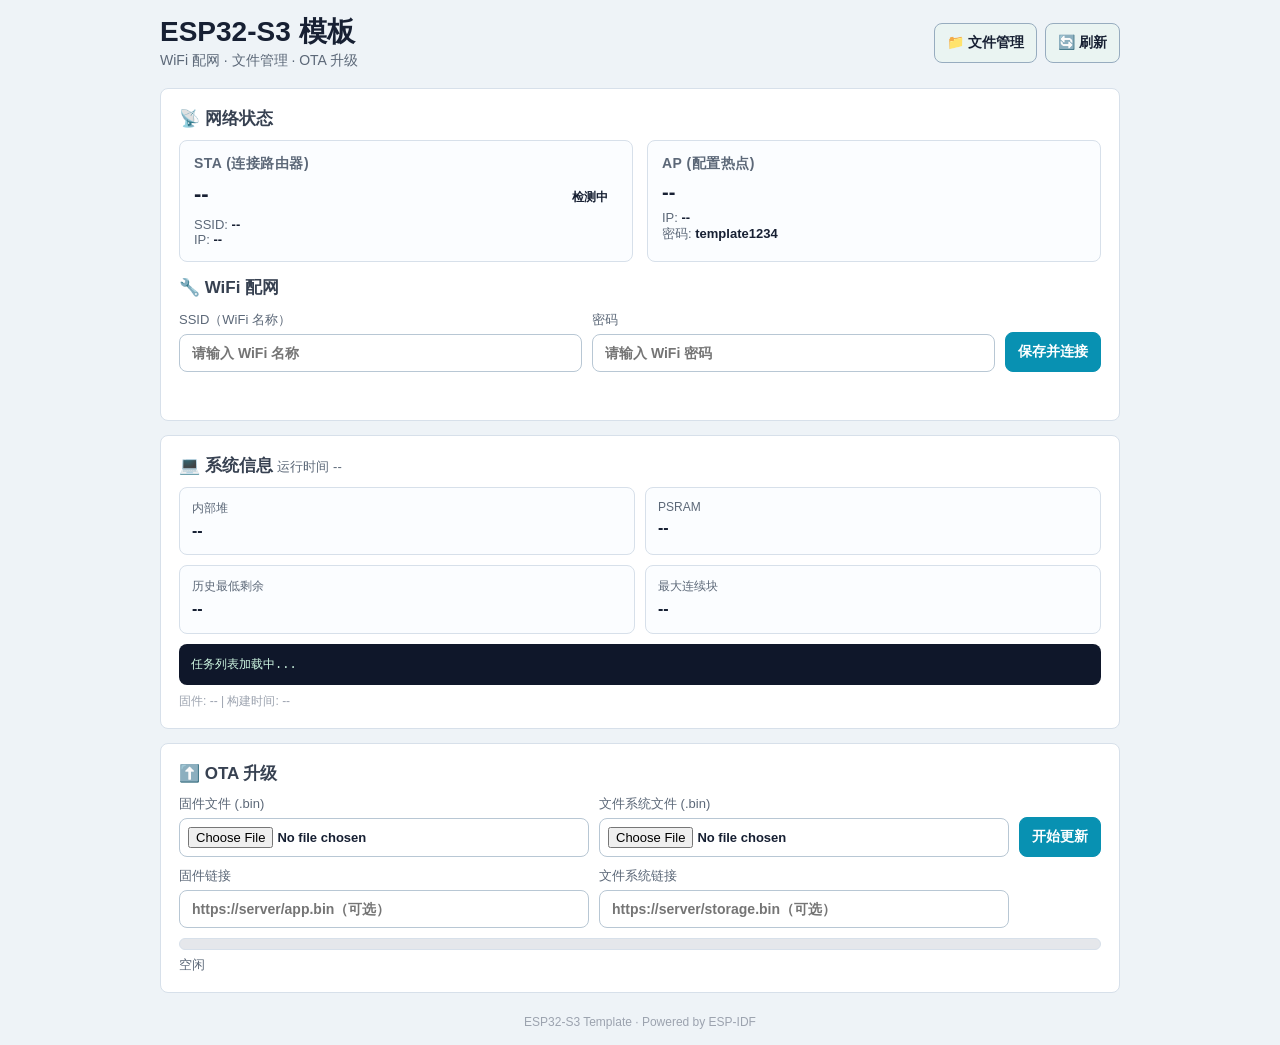
==== data/index.html @ 24bcb01f "feat: show heap usage capacity in system info" ====
<!doctype html>
<html lang="zh-CN">
<head>
  <meta charset="utf-8">
  <meta name="viewport" content="width=device-width,initial-scale=1">
  <title>ESP32-S3 模板</title>
  <style>
    *{box-sizing:border-box;margin:0;padding:0}
    body{min-height:100vh;padding:16px;font-family:Arial,'Microsoft YaHei',sans-serif;background:#eef3f7;color:#172033}
    main{width:min(960px,100%);margin:0 auto;display:grid;gap:14px}
    h1{margin:0 0 4px;font-size:28px;line-height:1.15}
    h2{margin:0 0 10px;font-size:17px;color:#374151}
    button,input,select{border:1px solid #97acbf;border-radius:8px;padding:10px 12px;font-weight:700;cursor:pointer;font-size:14px}
    button{background:#eaf4f2;color:#172033}
    button:disabled{opacity:.5;cursor:not-allowed}
    button.primary{background:#0891b2;border-color:#0891b2;color:#fff}
    button.primary:hover:not(:disabled){background:#0e7490}
    input{width:100%;background:#fff;color:#172033;border:1px solid #b8c7d4}
    input[type=file]{padding:8px;font-size:13px}
    .top{display:flex;gap:12px;align-items:center;justify-content:space-between;margin-bottom:4px}
    .actions{display:flex;gap:8px;flex-wrap:wrap}
    .panel{background:#fff;border:1px solid #d7e0ea;border-radius:8px;padding:18px}
    .subtitle{color:#5c6878;font-size:14px;margin-top:2px}
    .network-grid{display:grid;grid-template-columns:1fr 1fr;gap:14px;margin-bottom:14px}
    .card{border:1px solid #d7e0ea;border-radius:8px;padding:14px;background:#fbfdff}
    .card h3{font-size:14px;color:#5c6878;margin-bottom:8px;text-transform:uppercase;letter-spacing:.5px}
    .card .value{font-size:22px;font-weight:800;color:#172033;word-break:break-all}
    .card .value.ok{color:#166534}
    .card .value.wait{color:#92400e}
    .card .label-row{display:flex;justify-content:space-between;align-items:baseline;gap:8px}
    .badge{display:inline-block;border-radius:999px;padding:3px 10px;font-size:12px;font-weight:800}
    .badge.ok{background:#dcfce7;color:#166534}
    .badge.warn{background:#fef3c7;color:#92400e}
    .badge.info{background:#dbeafe;color:#1e40af}
    .wifi-form{display:grid;grid-template-columns:1fr 1fr auto;gap:10px;align-items:end;margin-top:12px}
    .wifi-form label{display:grid;gap:5px;font-size:13px;color:#5c6878}
    .wifi-message{margin-top:10px;min-height:20px;font-size:13px;color:#5c6878}
    .wifi-message.success{color:#166534}
    .wifi-message.error{color:#991b1b}
    .sys-grid{display:grid;grid-template-columns:repeat(2,minmax(0,1fr));gap:10px}
    .sys-item{border:1px solid #d7e0ea;border-radius:8px;padding:12px;text-align:left;background:#fbfdff}
    .sys-item .label{font-size:12px;color:#5c6878;margin-bottom:2px}
    .sys-item .value{font-size:16px;line-height:1.45;font-weight:800;word-break:break-word}
    pre{white-space:pre-wrap;background:#0f172a;color:#d1fae5;border-radius:8px;padding:12px;overflow:auto;font-size:12px;max-height:260px;margin-top:10px}
    .ota-form{display:grid;grid-template-columns:1fr 1fr auto;gap:10px;align-items:end;margin-bottom:10px}
    .ota-form label{display:grid;gap:5px;font-size:13px;color:#5c6878}
    .ota-progress{margin-top:6px;height:12px;border-radius:999px;background:#e5e7eb;overflow:hidden;border:1px solid #d7e0ea}
    .ota-progress span{display:block;height:100%;width:0;background:#0891b2;transition:width .3s ease}
    .ota-status{margin-top:6px;font-size:13px;color:#5c6878;min-height:18px}
    footer{margin-top:8px;text-align:center;color:#9ca3af;font-size:12px}
    @media(max-width:760px){body{padding:10px}.network-grid,.sys-grid,.wifi-form,.ota-form{grid-template-columns:1fr}}
  </style>
</head>
<body>
<main>
  <div class="top">
    <div>
      <h1>ESP32-S3 模板</h1>
      <div class="subtitle">WiFi 配网 · 文件管理 · OTA 升级</div>
    </div>
    <div class="actions">
      <button onclick="location.href='/files'">📁 文件管理</button>
      <button onclick="location.reload()">🔄 刷新</button>
    </div>
  </div>

  <!-- WiFi Status -->
  <div class="panel">
    <h2>📡 网络状态</h2>
    <div class="network-grid">
      <div class="card">
        <h3>STA (连接路由器)</h3>
        <div class="label-row">
          <span class="value" id="sta-status">--</span>
          <span class="badge" id="sta-badge">检测中</span>
        </div>
        <div style="margin-top:8px;font-size:13px;color:#5c6878">
          SSID: <b id="sta-ssid" style="color:#172033">--</b>
        </div>
        <div style="font-size:13px;color:#5c6878">
          IP: <b id="sta-ip" style="color:#172033">--</b>
        </div>
      </div>
      <div class="card">
        <h3>AP (配置热点)</h3>
        <div class="value" id="ap-ssid" style="font-size:20px">--</div>
        <div style="margin-top:6px;font-size:13px;color:#5c6878">
          IP: <b id="ap-ip" style="color:#172033">--</b>
        </div>
        <div style="font-size:13px;color:#5c6878">
          密码: <b id="ap-pass" style="color:#172033">--</b>
        </div>
      </div>
    </div>

    <!-- WiFi Config Form -->
    <h2 style="margin-top:4px">🔧 WiFi 配网</h2>
    <form id="wifi-form" class="wifi-form" onsubmit="event.preventDefault();saveWiFi()">
      <label>SSID（WiFi 名称）<input type="text" id="wifi-ssid" placeholder="请输入 WiFi 名称" maxlength="32"></label>
      <label>密码<input type="password" id="wifi-pass" placeholder="请输入 WiFi 密码" maxlength="63"></label>
      <button class="primary" type="submit" style="height:fit-content">保存并连接</button>
    </form>
    <div class="wifi-message" id="wifi-msg"></div>
  </div>

  <!-- System Info -->
  <div class="panel">
    <h2>💻 系统信息 <span style="font-weight:400;font-size:13px;color:#5c6878" id="debug-uptime">运行时间 --</span></h2>
    <div class="sys-grid">
      <div class="sys-item"><div class="label">内部堆</div><div class="value" id="internal-heap">--</div></div>
      <div class="sys-item"><div class="label">PSRAM</div><div class="value" id="psram">--</div></div>
      <div class="sys-item"><div class="label">历史最低剩余</div><div class="value" id="min-heap">--</div></div>
      <div class="sys-item"><div class="label">最大连续块</div><div class="value" id="largest-block">--</div></div>
    </div>
    <pre id="task-list">任务列表加载中...</pre>
    <div style="margin-top:8px;font-size:12px;color:#9ca3af">
      固件: <span id="build-id">--</span> | 构建时间: <span id="build-ts">--</span>
    </div>
  </div>

  <!-- OTA -->
  <div class="panel">
    <h2>⬆️ OTA 升级</h2>
    <form id="ota-form" class="ota-form" onsubmit="event.preventDefault();startOta()">
      <label>固件文件 (.bin)<input type="file" id="ota-fw-file" accept=".bin"></label>
      <label>文件系统文件 (.bin)<input type="file" id="ota-fs-file" accept=".bin"></label>
      <button class="primary" type="submit" id="ota-btn" style="height:fit-content">开始更新</button>
      <label>固件链接<input type="url" id="ota-fw-url" placeholder="https://server/app.bin（可选）" onblur="saveOtaUrls()"></label>
      <label>文件系统链接<input type="url" id="ota-fs-url" placeholder="https://server/storage.bin（可选）" onblur="saveOtaUrls()"></label>
    </form>
    <div class="ota-progress"><span id="ota-bar"></span></div>
    <div class="ota-status" id="ota-status">空闲</div>
  </div>

  <footer>ESP32-S3 Template · Powered by ESP-IDF</footer>
</main>

<script>
const AP_PASS = 'template1234';
document.getElementById('ap-pass').textContent = AP_PASS;

/* ── format helpers ────────────────────────────────────────────────── */
function formatBytes(n) {
  if (n >= 1048576) return (n/1048576).toFixed(1) + ' MB';
  if (n >= 1024) return (n/1024).toFixed(1) + ' KB';
  return n + ' B';
}
function formatUsage(used, total, free) {
  total = Number(total);
  used = Number(used);
  free = Number(free);
  if (!Number.isFinite(total) || total <= 0) return 'N/A';
  if (!Number.isFinite(used)) used = Math.max(0, total - free);
  if (!Number.isFinite(free)) free = Math.max(0, total - used);
  used = Math.max(0, Math.min(total, used));
  free = Math.max(0, Math.min(total, free));
  const usedPct = Math.round((used / total) * 100);
  const freePct = Math.round((free / total) * 100);
  return '已用 ' + formatBytes(used) + '（' + usedPct + '%） / 总量 ' + formatBytes(total) +
    '；剩余 ' + formatBytes(free) + '（' + freePct + '%）';
}
function formatUptime(ms) {
  if (!ms) return '--';
  const s = Math.floor(ms / 1000), m = Math.floor(s / 60), h = Math.floor(m / 60);
  if (h > 0) return h + 'h ' + (m % 60) + 'm';
  if (m > 0) return m + 'm ' + (s % 60) + 's';
  return s + 's';
}

/* ── network + system refresh ──────────────────────────────────────── */
async function refresh() {
  try {
    const r = await fetch('/network.json');
    const d = await r.json();
    const ok = d.sta_connected;
    const staEl = document.getElementById('sta-status');
    const badgeEl = document.getElementById('sta-badge');
    if (ok) {
      staEl.textContent = d.sta_ip; staEl.className = 'value ok';
      badgeEl.textContent = '已连接'; badgeEl.className = 'badge ok';
    } else {
      staEl.textContent = '未连接'; staEl.className = 'value wait';
      badgeEl.textContent = d.sta_ssid ? '连接中' : '未配置';
      badgeEl.className = d.sta_ssid ? 'badge warn' : 'badge info';
    }
    document.getElementById('sta-ssid').textContent = d.sta_ssid || '(未配置)';
    document.getElementById('sta-ip').textContent = ok ? d.sta_ip : '--';
    document.getElementById('ap-ssid').textContent = d.ap_ssid;
    document.getElementById('ap-ip').textContent = d.ap_ip;
    if (d.sta_ssid) document.getElementById('wifi-ssid').value = d.sta_ssid;
    document.getElementById('build-id').textContent = d.app_build_id;
    document.getElementById('build-ts').textContent = d.build_timestamp;
  } catch(e) { console.error('network', e); }

  try {
    const r = await fetch('/debug.json');
    const d = await r.json();
    document.getElementById('internal-heap').textContent =
      formatUsage(d.internal_used_heap, d.internal_total_heap, d.internal_free_heap);
    document.getElementById('min-heap').textContent = formatBytes(d.internal_min_free_heap);
    document.getElementById('largest-block').textContent = formatBytes(d.internal_largest_free_block);
    document.getElementById('psram').textContent = formatUsage(
      d.psram_used_heap, d.psram_total_heap, d.psram_free_heap);
    document.getElementById('debug-uptime').textContent = '运行时间 ' + formatUptime(d.uptime_ms);
    document.getElementById('task-list').textContent = d.task_list || '(无任务信息)';
  } catch(e) { console.error('debug', e); }

  try {
    const r = await fetch('/ota/status');
    const d = await r.json();
    document.getElementById('ota-bar').style.width = d.progress + '%';
    document.getElementById('ota-status').textContent =
      d.phase + ' · ' + d.message + (d.current_label ? ' · ' + d.current_label : '');
  } catch(e) { /* OTA endpoint not critical */ }
}

/* ── WiFi save ─────────────────────────────────────────────────────── */
async function saveWiFi() {
  const ssid = document.getElementById('wifi-ssid').value.trim();
  const pass = document.getElementById('wifi-pass').value;
  const msg = document.getElementById('wifi-msg');
  if (!ssid) { msg.textContent = '请输入 WiFi 名称'; msg.className = 'wifi-message error'; return; }
  msg.textContent = '正在保存...'; msg.className = 'wifi-message';
  try {
    const r = await fetch('/wifi_config.json', {
      method: 'POST',
      headers: {'Content-Type': 'application/json'},
      body: JSON.stringify({ssid, password: pass})
    });
    const d = await r.json();
    if (d.ok) {
      msg.textContent = '✅ 已保存，正在连接 ' + ssid + '...';
      msg.className = 'wifi-message success';
      document.getElementById('wifi-pass').value = '';
    } else {
      msg.textContent = '保存失败'; msg.className = 'wifi-message error';
    }
  } catch(e) {
    msg.textContent = '网络错误: ' + e.message; msg.className = 'wifi-message error';
  }
}

/* ── OTA ───────────────────────────────────────────────────────────── */
const OTA_LS_KEY = 'ota_urls';
function saveOtaUrls() {
  try {
    localStorage.setItem(OTA_LS_KEY, JSON.stringify({
      fw: document.getElementById('ota-fw-url').value,
      fs: document.getElementById('ota-fs-url').value
    }));
  } catch(e) {}
}
function restoreOtaUrls() {
  try {
    const s = JSON.parse(localStorage.getItem(OTA_LS_KEY));
    if (s) {
      if (s.fw) document.getElementById('ota-fw-url').value = s.fw;
      if (s.fs) document.getElementById('ota-fs-url').value = s.fs;
    }
  } catch(e) {}
}

let otaPollTimer = null;
function setOtaProgress(pct, text) {
  const p = Math.max(0, Math.min(100, Number(pct) || 0));
  document.getElementById('ota-bar').style.width = p + '%';
  document.getElementById('ota-status').textContent = text || ('OTA ' + p.toFixed(0) + '%');
}
async function pollOtaStatus() {
  try {
    const r = await fetch('/ota/status');
    const d = await r.json();
    setOtaProgress(d.progress, [d.phase, d.progress+'%', d.current_label, d.message].filter(Boolean).join(' · '));
    if (d.phase === 'done' || d.phase === 'failed' || d.phase === 'idle') {
      clearInterval(otaPollTimer); otaPollTimer = null;
      document.getElementById('ota-btn').disabled = false;
      if (d.reboot_required) {
        document.getElementById('ota-status').textContent += '，3秒后刷新...';
        setTimeout(() => location.reload(), 3000);
      }
    }
  } catch(e) { setOtaProgress(0, '状态获取失败'); }
}

function uploadFile(file, endpoint, onProgress) {
  return new Promise((resolve, reject) => {
    const xhr = new XMLHttpRequest();
    xhr.open('POST', endpoint, true);
    xhr.setRequestHeader('Content-Type', 'application/octet-stream');
    xhr.upload.onprogress = e => { if (e.lengthComputable && onProgress) onProgress(e.loaded, e.total); };
    xhr.onload = () => {
      if (xhr.status >= 200 && xhr.status < 300) {
        try { resolve(JSON.parse(xhr.responseText)); } catch(e) { resolve({ok: true}); }
      } else { reject(new Error(xhr.responseText || ('HTTP ' + xhr.status))); }
    };
    xhr.onerror = () => reject(new Error('网络连接失败'));
    xhr.ontimeout = () => reject(new Error('上传超时'));
    xhr.timeout = 300000;
    xhr.send(file);
  });
}

async function startOta() {
  const fwFile = document.getElementById('ota-fw-file').files[0];
  const fsFile = document.getElementById('ota-fs-file').files[0];
  const fwUrl = document.getElementById('ota-fw-url').value.trim();
  const fsUrl = document.getElementById('ota-fs-url').value.trim();
  const btn = document.getElementById('ota-btn');

  if (!fwFile && !fsFile && !fwUrl && !fsUrl) {
    setOtaProgress(0, '请至少选择一个文件或填写一个链接'); return;
  }

  if (fwFile || fsFile) {
    btn.disabled = true;
    try {
      if (fwFile) {
        setOtaProgress(0, '上传固件: ' + fwFile.name);
        await uploadFile(fwFile, '/ota/upload/firmware', (loaded, total) => {
          setOtaProgress(Math.round(loaded/total*100), '上传固件: ' + Math.round(loaded/total*100) + '%');
        });
        setOtaProgress(100, '固件上传成功');
      }
      if (fsFile) {
        setOtaProgress(0, '上传文件系统: ' + fsFile.name);
        await uploadFile(fsFile, '/ota/upload/filesystem', (loaded, total) => {
          setOtaProgress(Math.round(loaded/total*100), '上传文件系统: ' + Math.round(loaded/total*100) + '%');
        });
        setOtaProgress(100, '文件系统上传成功');
      }
      setOtaProgress(100, '上传完成，设备即将重启，3秒后刷新...');
      setTimeout(() => location.reload(), 3000);
    } catch(err) {
      btn.disabled = false;
      setOtaProgress(0, '上传失败: ' + err.message);
    }
  } else {
    btn.disabled = true;
    setOtaProgress(1, 'OTA 已提交，等待下载...');
    try {
      const r = await fetch('/ota/start', {
        method: 'POST',
        headers: {'Content-Type': 'application/json'},
        body: JSON.stringify({firmware_url: fwUrl, filesystem_url: fsUrl})
      });
      if (!r.ok) throw new Error(await r.text());
      await r.json();
      if (otaPollTimer) clearInterval(otaPollTimer);
      otaPollTimer = setInterval(pollOtaStatus, 1000);
      pollOtaStatus();
    } catch(err) {
      btn.disabled = false;
      setOtaProgress(0, 'OTA 启动失败: ' + err.message);
    }
  }
}

/* ── init ──────────────────────────────────────────────────────────── */
restoreOtaUrls();
refresh();
setInterval(refresh, 5000);
</script>
</body>
</html>
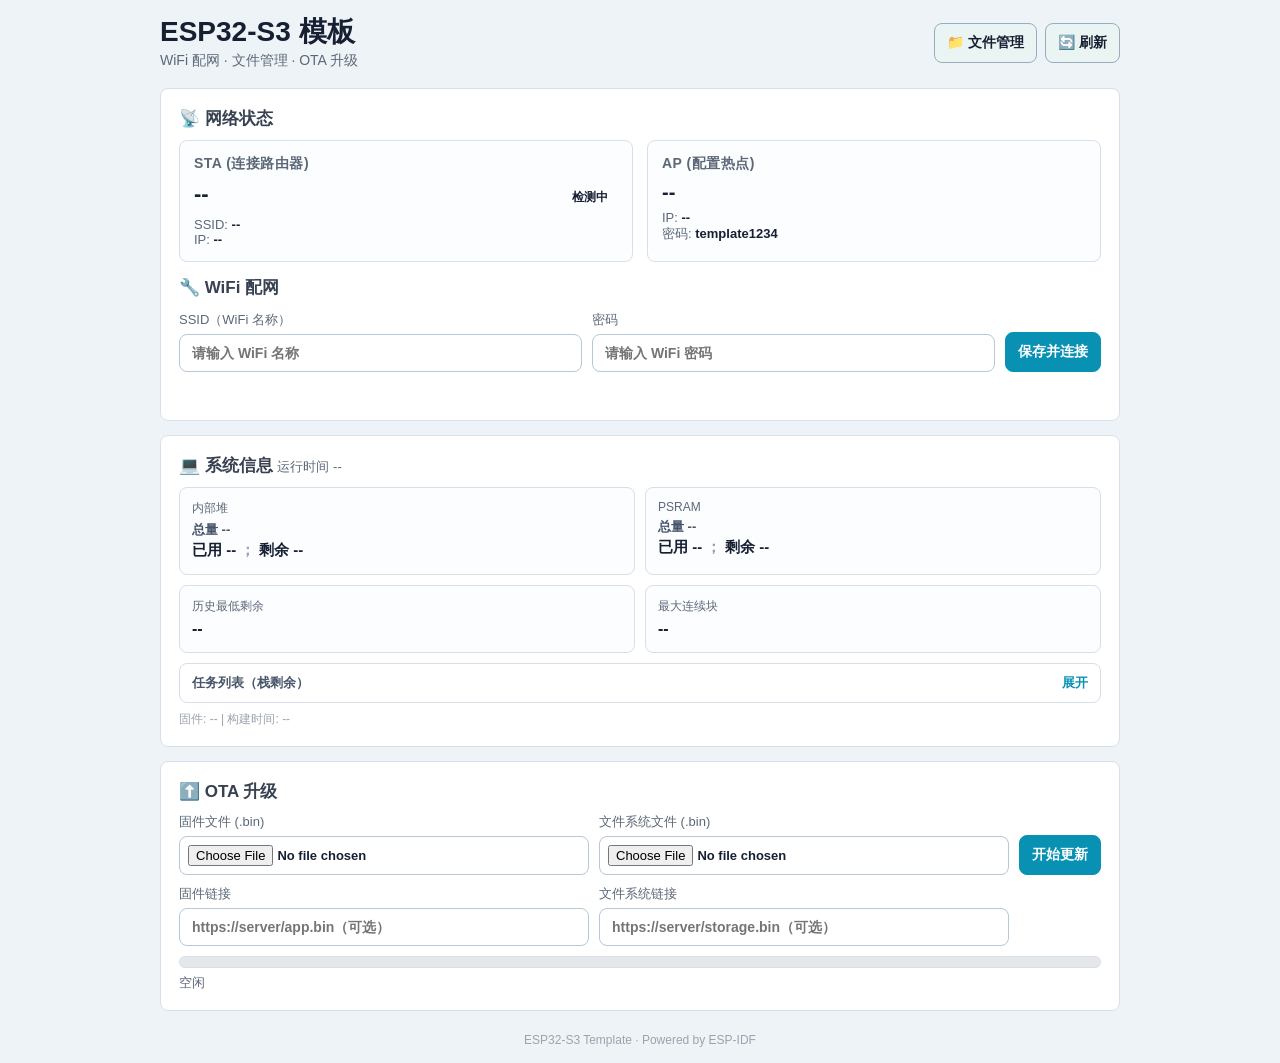
==== commit 68edd3ed: "fix: refine system info layout" ====
--- a/data/index.html
+++ b/data/index.html
@@ -41,6 +41,15 @@
     .sys-item{border:1px solid #d7e0ea;border-radius:8px;padding:12px;text-align:left;background:#fbfdff}
     .sys-item .label{font-size:12px;color:#5c6878;margin-bottom:2px}
     .sys-item .value{font-size:16px;line-height:1.45;font-weight:800;word-break:break-word}
+    .usage-total{margin-top:4px;color:#475569;font-size:13px;font-weight:700}
+    .usage-detail{font-size:15px;line-height:1.5;font-weight:800;word-break:break-word}
+    .usage-separator{padding:0 4px;color:#94a3b8}
+    .task-details{margin-top:10px;border:1px solid #d7e0ea;border-radius:8px;overflow:hidden;background:#fff}
+    .task-details summary{padding:10px 12px;color:#475569;font-size:13px;font-weight:700;cursor:pointer;list-style:none}
+    .task-details summary::-webkit-details-marker{display:none}
+    .task-details summary::after{content:'展开';float:right;color:#0891b2}
+    .task-details[open] summary::after{content:'收起'}
+    .task-details pre{margin:0;border-radius:0;border-top:1px solid #d7e0ea;max-height:200px}
     pre{white-space:pre-wrap;background:#0f172a;color:#d1fae5;border-radius:8px;padding:12px;overflow:auto;font-size:12px;max-height:260px;margin-top:10px}
     .ota-form{display:grid;grid-template-columns:1fr 1fr auto;gap:10px;align-items:end;margin-bottom:10px}
     .ota-form label{display:grid;gap:5px;font-size:13px;color:#5c6878}
@@ -107,12 +116,23 @@
   <div class="panel">
     <h2>💻 系统信息 <span style="font-weight:400;font-size:13px;color:#5c6878" id="debug-uptime">运行时间 --</span></h2>
     <div class="sys-grid">
-      <div class="sys-item"><div class="label">内部堆</div><div class="value" id="internal-heap">--</div></div>
-      <div class="sys-item"><div class="label">PSRAM</div><div class="value" id="psram">--</div></div>
-      <div class="sys-item"><div class="label">历史最低剩余</div><div class="value" id="min-heap">--</div></div>
-      <div class="sys-item"><div class="label">最大连续块</div><div class="value" id="largest-block">--</div></div>
+      <div class="sys-item">
+        <div class="label">内部堆</div>
+        <div class="usage-total" id="internal-heap-total">总量 --</div>
+        <div class="usage-detail" id="internal-heap-detail"><span id="internal-heap-used">已用 --</span><span class="usage-separator">；</span><span id="internal-heap-free">剩余 --</span></div>
+      </div>
+      <div class="sys-item">
+        <div class="label">PSRAM</div>
+        <div class="usage-total" id="psram-total">总量 --</div>
+        <div class="usage-detail" id="psram-detail"><span id="psram-used">已用 --</span><span class="usage-separator">；</span><span id="psram-free">剩余 --</span></div>
+      </div>
+      <div class="sys-item secondary"><div class="label">历史最低剩余</div><div class="value" id="min-heap">--</div></div>
+      <div class="sys-item secondary"><div class="label">最大连续块</div><div class="value" id="largest-block">--</div></div>
     </div>
-    <pre id="task-list">任务列表加载中...</pre>
+    <details class="task-details">
+      <summary>任务列表（栈剩余）</summary>
+      <pre id="task-list">任务列表加载中...</pre>
+    </details>
     <div style="margin-top:8px;font-size:12px;color:#9ca3af">
       固件: <span id="build-id">--</span> | 构建时间: <span id="build-ts">--</span>
     </div>
@@ -140,24 +160,46 @@
 document.getElementById('ap-pass').textContent = AP_PASS;
 
 /* ── format helpers ────────────────────────────────────────────────── */
-function formatBytes(n) {
-  if (n >= 1048576) return (n/1048576).toFixed(1) + ' MB';
+function formatBytes(n, mbDigits) {
+  n = Number(n);
+  if (!Number.isFinite(n) || n < 0) return '--';
+  if (n >= 1048576) return (n/1048576).toFixed(mbDigits === undefined ? 1 : mbDigits) + ' MB';
   if (n >= 1024) return (n/1024).toFixed(1) + ' KB';
   return n + ' B';
+}
+function formatPercent(ratio) {
+  const percent = Number(ratio) * 100;
+  if (!Number.isFinite(percent)) return '--';
+  if (percent > 0 && percent < 0.01) return '<0.01';
+  const digits = percent < 1 || percent > 99 ? 2 : 0;
+  return percent.toFixed(digits).replace(/\.0+$/, '').replace(/(\.\d)0$/, '$1');
 }
 function formatUsage(used, total, free) {
   total = Number(total);
   used = Number(used);
   free = Number(free);
-  if (!Number.isFinite(total) || total <= 0) return 'N/A';
+  if (!Number.isFinite(total) || total <= 0) {
+    return {total: '总量 N/A', used: '已用 N/A', free: '剩余 N/A'};
+  }
   if (!Number.isFinite(used)) used = Math.max(0, total - free);
   if (!Number.isFinite(free)) free = Math.max(0, total - used);
   used = Math.max(0, Math.min(total, used));
   free = Math.max(0, Math.min(total, free));
-  const usedPct = Math.round((used / total) * 100);
-  const freePct = Math.round((free / total) * 100);
-  return '已用 ' + formatBytes(used) + '（' + usedPct + '%） / 总量 ' + formatBytes(total) +
-    '；剩余 ' + formatBytes(free) + '（' + freePct + '%）';
+  const totalDigits = total >= 1048576 ? 2 : undefined;
+  const freeDigits = free >= 1048576 ? 3 : undefined;
+  return {
+    total: '总量 ' + formatBytes(total, totalDigits),
+    used: '已用 ' + formatBytes(used, used >= 1048576 ? 2 : undefined) +
+      '（' + formatPercent(used / total) + '%）',
+    free: '剩余 ' + formatBytes(free, freeDigits) +
+      '（' + formatPercent(free / total) + '%）'
+  };
+}
+function renderUsage(prefix, used, total, free) {
+  const usage = formatUsage(used, total, free);
+  document.getElementById(prefix + '-total').textContent = usage.total;
+  document.getElementById(prefix + '-used').textContent = usage.used;
+  document.getElementById(prefix + '-free').textContent = usage.free;
 }
 function formatUptime(ms) {
   if (!ms) return '--';
@@ -195,12 +237,10 @@
   try {
     const r = await fetch('/debug.json');
     const d = await r.json();
-    document.getElementById('internal-heap').textContent =
-      formatUsage(d.internal_used_heap, d.internal_total_heap, d.internal_free_heap);
+    renderUsage('internal-heap', d.internal_used_heap, d.internal_total_heap, d.internal_free_heap);
     document.getElementById('min-heap').textContent = formatBytes(d.internal_min_free_heap);
     document.getElementById('largest-block').textContent = formatBytes(d.internal_largest_free_block);
-    document.getElementById('psram').textContent = formatUsage(
-      d.psram_used_heap, d.psram_total_heap, d.psram_free_heap);
+    renderUsage('psram', d.psram_used_heap, d.psram_total_heap, d.psram_free_heap);
     document.getElementById('debug-uptime').textContent = '运行时间 ' + formatUptime(d.uptime_ms);
     document.getElementById('task-list').textContent = d.task_list || '(无任务信息)';
   } catch(e) { console.error('debug', e); }
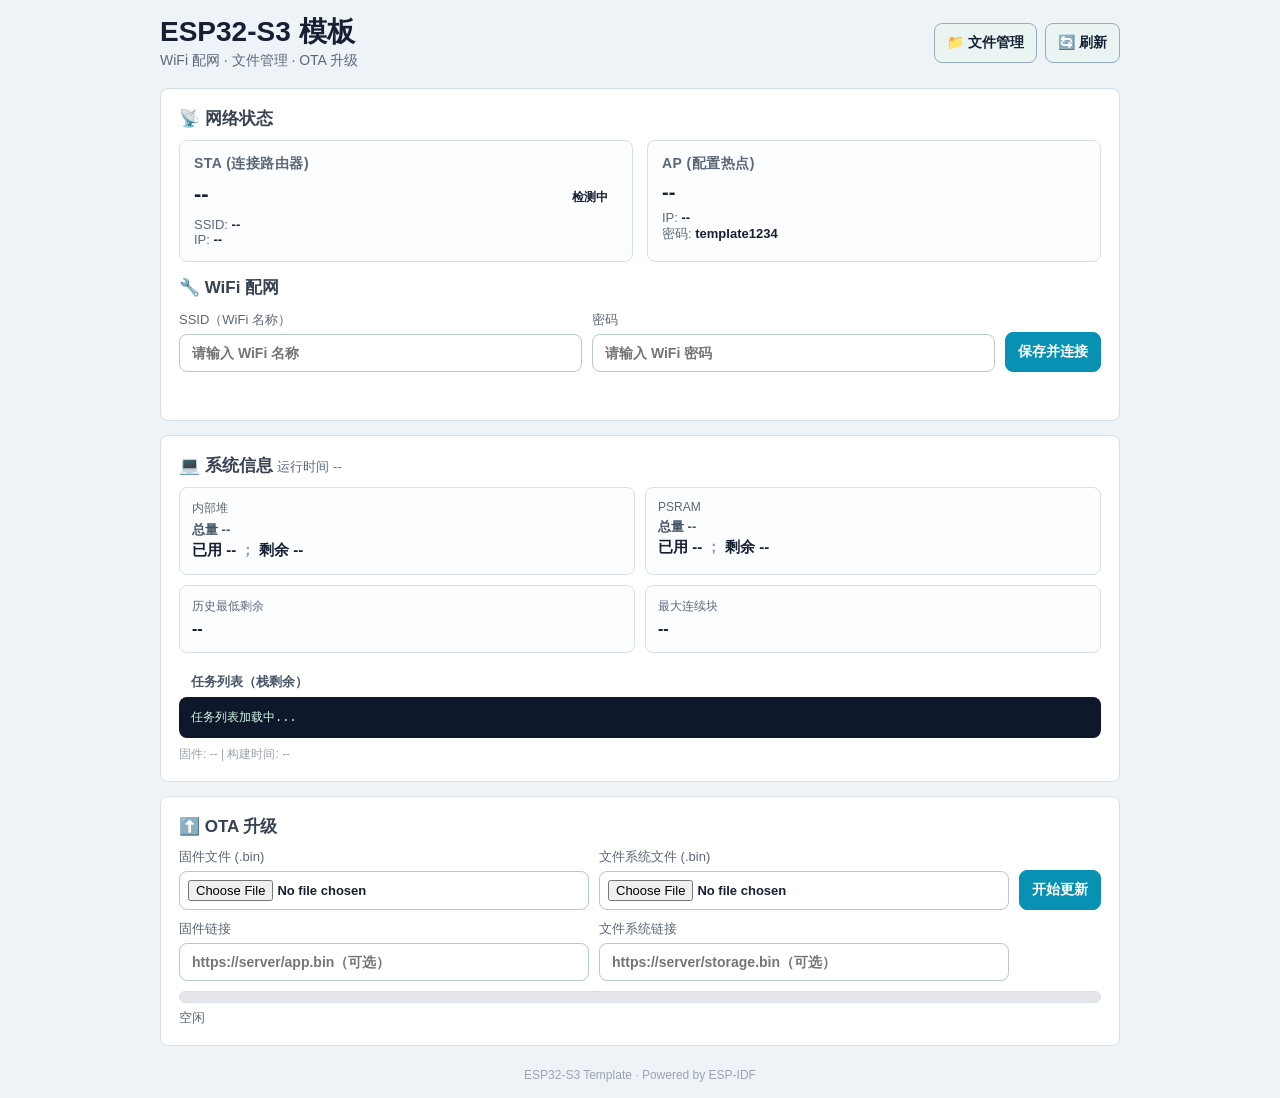
==== commit 043b7251: "fix: keep task list expanded" ====
--- a/data/index.html
+++ b/data/index.html
@@ -44,13 +44,8 @@
     .usage-total{margin-top:4px;color:#475569;font-size:13px;font-weight:700}
     .usage-detail{font-size:15px;line-height:1.5;font-weight:800;word-break:break-word}
     .usage-separator{padding:0 4px;color:#94a3b8}
-    .task-details{margin-top:10px;border:1px solid #d7e0ea;border-radius:8px;overflow:hidden;background:#fff}
-    .task-details summary{padding:10px 12px;color:#475569;font-size:13px;font-weight:700;cursor:pointer;list-style:none}
-    .task-details summary::-webkit-details-marker{display:none}
-    .task-details summary::after{content:'展开';float:right;color:#0891b2}
-    .task-details[open] summary::after{content:'收起'}
-    .task-details pre{margin:0;border-radius:0;border-top:1px solid #d7e0ea;max-height:200px}
-    pre{white-space:pre-wrap;background:#0f172a;color:#d1fae5;border-radius:8px;padding:12px;overflow:auto;font-size:12px;max-height:260px;margin-top:10px}
+    .task-label{margin-top:10px;padding:10px 12px 0;color:#475569;font-size:13px;font-weight:700}
+    pre{white-space:pre-wrap;background:#0f172a;color:#d1fae5;border-radius:8px;padding:12px;overflow:visible;font-size:12px;max-height:none;margin-top:6px}
     .ota-form{display:grid;grid-template-columns:1fr 1fr auto;gap:10px;align-items:end;margin-bottom:10px}
     .ota-form label{display:grid;gap:5px;font-size:13px;color:#5c6878}
     .ota-progress{margin-top:6px;height:12px;border-radius:999px;background:#e5e7eb;overflow:hidden;border:1px solid #d7e0ea}
@@ -129,10 +124,8 @@
       <div class="sys-item secondary"><div class="label">历史最低剩余</div><div class="value" id="min-heap">--</div></div>
       <div class="sys-item secondary"><div class="label">最大连续块</div><div class="value" id="largest-block">--</div></div>
     </div>
-    <details class="task-details">
-      <summary>任务列表（栈剩余）</summary>
-      <pre id="task-list">任务列表加载中...</pre>
-    </details>
+    <div class="task-label">任务列表（栈剩余）</div>
+    <pre id="task-list">任务列表加载中...</pre>
     <div style="margin-top:8px;font-size:12px;color:#9ca3af">
       固件: <span id="build-id">--</span> | 构建时间: <span id="build-ts">--</span>
     </div>
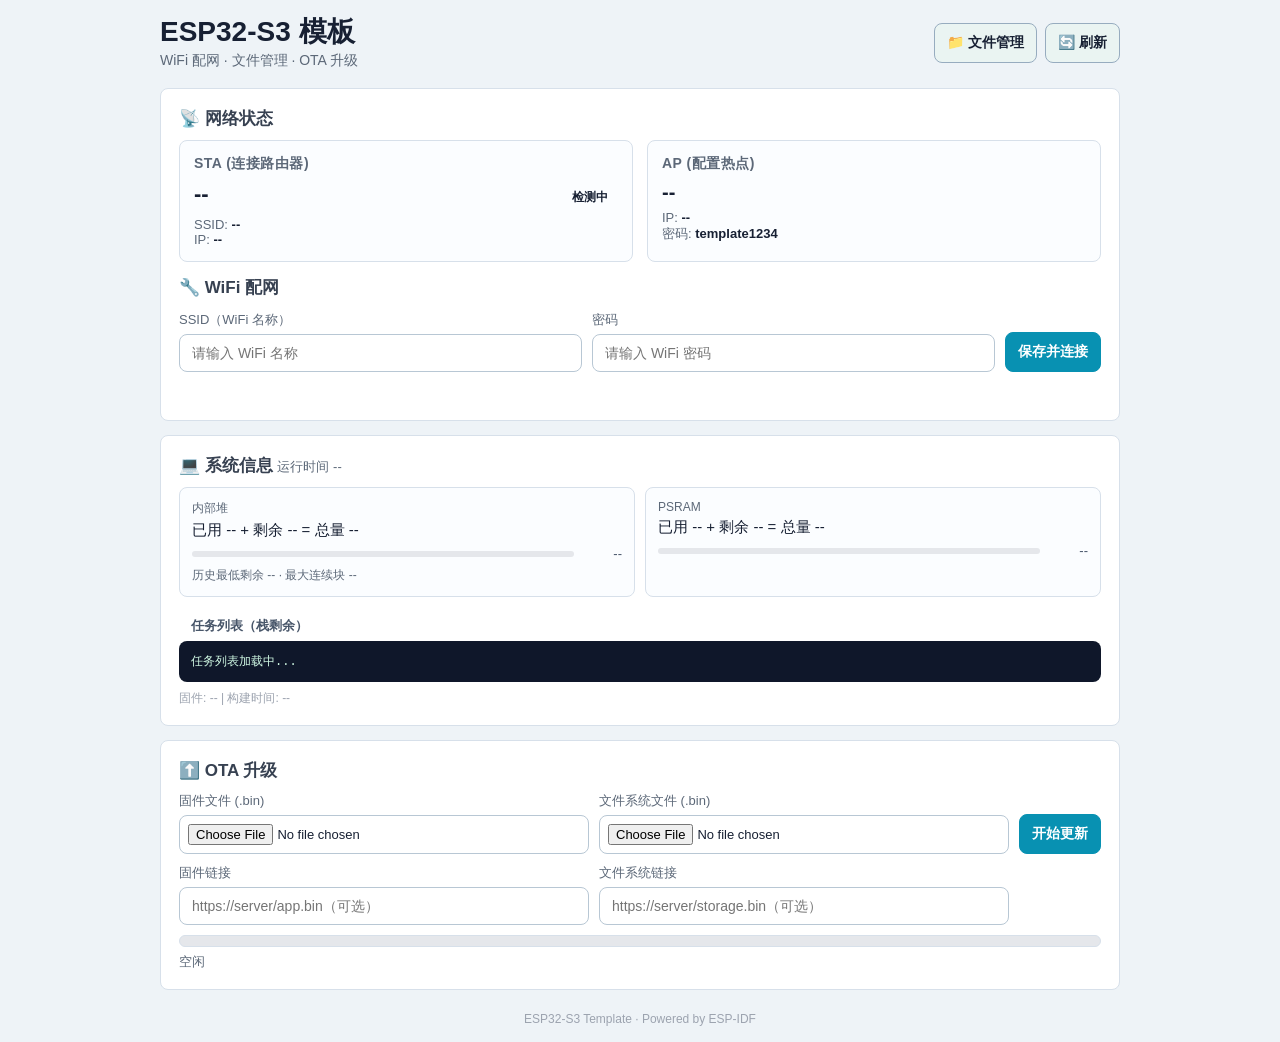
==== commit e103390b: "refactor: unify memory display into colored progress bars Replace the split used/free/total lines wi" ====
--- a/data/index.html
+++ b/data/index.html
@@ -10,8 +10,8 @@
     main{width:min(960px,100%);margin:0 auto;display:grid;gap:14px}
     h1{margin:0 0 4px;font-size:28px;line-height:1.15}
     h2{margin:0 0 10px;font-size:17px;color:#374151}
-    button,input,select{border:1px solid #97acbf;border-radius:8px;padding:10px 12px;font-weight:700;cursor:pointer;font-size:14px}
-    button{background:#eaf4f2;color:#172033}
+    button,input,select{border:1px solid #97acbf;border-radius:8px;padding:10px 12px;cursor:pointer;font-size:14px}
+    button{background:#eaf4f2;color:#172033;font-weight:700}
     button:disabled{opacity:.5;cursor:not-allowed}
     button.primary{background:#0891b2;border-color:#0891b2;color:#fff}
     button.primary:hover:not(:disabled){background:#0e7490}
@@ -40,10 +40,14 @@
     .sys-grid{display:grid;grid-template-columns:repeat(2,minmax(0,1fr));gap:10px}
     .sys-item{border:1px solid #d7e0ea;border-radius:8px;padding:12px;text-align:left;background:#fbfdff}
     .sys-item .label{font-size:12px;color:#5c6878;margin-bottom:2px}
-    .sys-item .value{font-size:16px;line-height:1.45;font-weight:800;word-break:break-word}
-    .usage-total{margin-top:4px;color:#475569;font-size:13px;font-weight:700}
-    .usage-detail{font-size:15px;line-height:1.5;font-weight:800;word-break:break-word}
-    .usage-separator{padding:0 4px;color:#94a3b8}
+    .usage-summary{font-size:15px;line-height:1.4;word-break:break-word;color:#172033}
+    .mem-row{display:flex;align-items:center;gap:8px;margin-top:6px}
+    .mem-bar{flex:1;height:6px;border-radius:999px;background:#e5e7eb;overflow:hidden}
+    .mem-bar span{display:block;height:100%;width:0;background:#16a34a;transition:width .3s ease}
+    .mem-bar.warn span{background:#f59e0b}
+    .mem-bar.danger span{background:#dc2626}
+    .mem-pct{min-width:40px;text-align:right;font-size:13px;color:#475569}
+    .mem-sub{margin-top:6px;font-size:12px;color:#5c6878}
     .task-label{margin-top:10px;padding:10px 12px 0;color:#475569;font-size:13px;font-weight:700}
     pre{white-space:pre-wrap;background:#0f172a;color:#d1fae5;border-radius:8px;padding:12px;overflow:visible;font-size:12px;max-height:none;margin-top:6px}
     .ota-form{display:grid;grid-template-columns:1fr 1fr auto;gap:10px;align-items:end;margin-bottom:10px}
@@ -113,16 +117,21 @@
     <div class="sys-grid">
       <div class="sys-item">
         <div class="label">内部堆</div>
-        <div class="usage-total" id="internal-heap-total">总量 --</div>
-        <div class="usage-detail" id="internal-heap-detail"><span id="internal-heap-used">已用 --</span><span class="usage-separator">；</span><span id="internal-heap-free">剩余 --</span></div>
+        <div class="usage-summary" id="internal-heap-summary">已用 -- + 剩余 -- = 总量 --</div>
+        <div class="mem-row">
+          <div class="mem-bar" id="internal-heap-bar-wrap"><span id="internal-heap-bar"></span></div>
+          <span class="mem-pct" id="internal-heap-pct">--</span>
+        </div>
+        <div class="mem-sub">历史最低剩余 <span id="internal-min-heap">--</span> · 最大连续块 <span id="internal-largest-block">--</span></div>
       </div>
       <div class="sys-item">
         <div class="label">PSRAM</div>
-        <div class="usage-total" id="psram-total">总量 --</div>
-        <div class="usage-detail" id="psram-detail"><span id="psram-used">已用 --</span><span class="usage-separator">；</span><span id="psram-free">剩余 --</span></div>
+        <div class="usage-summary" id="psram-summary">已用 -- + 剩余 -- = 总量 --</div>
+        <div class="mem-row">
+          <div class="mem-bar" id="psram-bar-wrap"><span id="psram-bar"></span></div>
+          <span class="mem-pct" id="psram-pct">--</span>
+        </div>
       </div>
-      <div class="sys-item secondary"><div class="label">历史最低剩余</div><div class="value" id="min-heap">--</div></div>
-      <div class="sys-item secondary"><div class="label">最大连续块</div><div class="value" id="largest-block">--</div></div>
     </div>
     <div class="task-label">任务列表（栈剩余）</div>
     <pre id="task-list">任务列表加载中...</pre>
@@ -167,32 +176,32 @@
   const digits = percent < 1 || percent > 99 ? 2 : 0;
   return percent.toFixed(digits).replace(/\.0+$/, '').replace(/(\.\d)0$/, '$1');
 }
-function formatUsage(used, total, free) {
+function renderUsage(prefix, used, total, free) {
   total = Number(total);
   used = Number(used);
   free = Number(free);
+  const summaryEl = document.getElementById(prefix + '-summary');
+  const barWrapEl = document.getElementById(prefix + '-bar-wrap');
+  const barEl = document.getElementById(prefix + '-bar');
+  const pctEl = document.getElementById(prefix + '-pct');
   if (!Number.isFinite(total) || total <= 0) {
-    return {total: '总量 N/A', used: '已用 N/A', free: '剩余 N/A'};
+    summaryEl.textContent = '已用 -- + 剩余 -- = 总量 --';
+    barEl.style.width = '0';
+    barWrapEl.classList.remove('warn', 'danger');
+    pctEl.textContent = '--';
+    return;
   }
   if (!Number.isFinite(used)) used = Math.max(0, total - free);
   if (!Number.isFinite(free)) free = Math.max(0, total - used);
   used = Math.max(0, Math.min(total, used));
   free = Math.max(0, Math.min(total, free));
-  const totalDigits = total >= 1048576 ? 2 : undefined;
-  const freeDigits = free >= 1048576 ? 3 : undefined;
-  return {
-    total: '总量 ' + formatBytes(total, totalDigits),
-    used: '已用 ' + formatBytes(used, used >= 1048576 ? 2 : undefined) +
-      '（' + formatPercent(used / total) + '%）',
-    free: '剩余 ' + formatBytes(free, freeDigits) +
-      '（' + formatPercent(free / total) + '%）'
-  };
-}
-function renderUsage(prefix, used, total, free) {
-  const usage = formatUsage(used, total, free);
-  document.getElementById(prefix + '-total').textContent = usage.total;
-  document.getElementById(prefix + '-used').textContent = usage.used;
-  document.getElementById(prefix + '-free').textContent = usage.free;
+  const ratio = used / total;
+  summaryEl.textContent =
+    '已用 ' + formatBytes(used) + ' + 剩余 ' + formatBytes(free) + ' = 总量 ' + formatBytes(total);
+  barEl.style.width = (ratio * 100) + '%';
+  barWrapEl.classList.toggle('warn', ratio >= 0.7 && ratio < 0.85);
+  barWrapEl.classList.toggle('danger', ratio >= 0.85);
+  pctEl.textContent = formatPercent(ratio) + '%';
 }
 function formatUptime(ms) {
   if (!ms) return '--';
@@ -231,8 +240,8 @@
     const r = await fetch('/debug.json');
     const d = await r.json();
     renderUsage('internal-heap', d.internal_used_heap, d.internal_total_heap, d.internal_free_heap);
-    document.getElementById('min-heap').textContent = formatBytes(d.internal_min_free_heap);
-    document.getElementById('largest-block').textContent = formatBytes(d.internal_largest_free_block);
+    document.getElementById('internal-min-heap').textContent = formatBytes(d.internal_min_free_heap);
+    document.getElementById('internal-largest-block').textContent = formatBytes(d.internal_largest_free_block);
     renderUsage('psram', d.psram_used_heap, d.psram_total_heap, d.psram_free_heap);
     document.getElementById('debug-uptime').textContent = '运行时间 ' + formatUptime(d.uptime_ms);
     document.getElementById('task-list').textContent = d.task_list || '(无任务信息)';
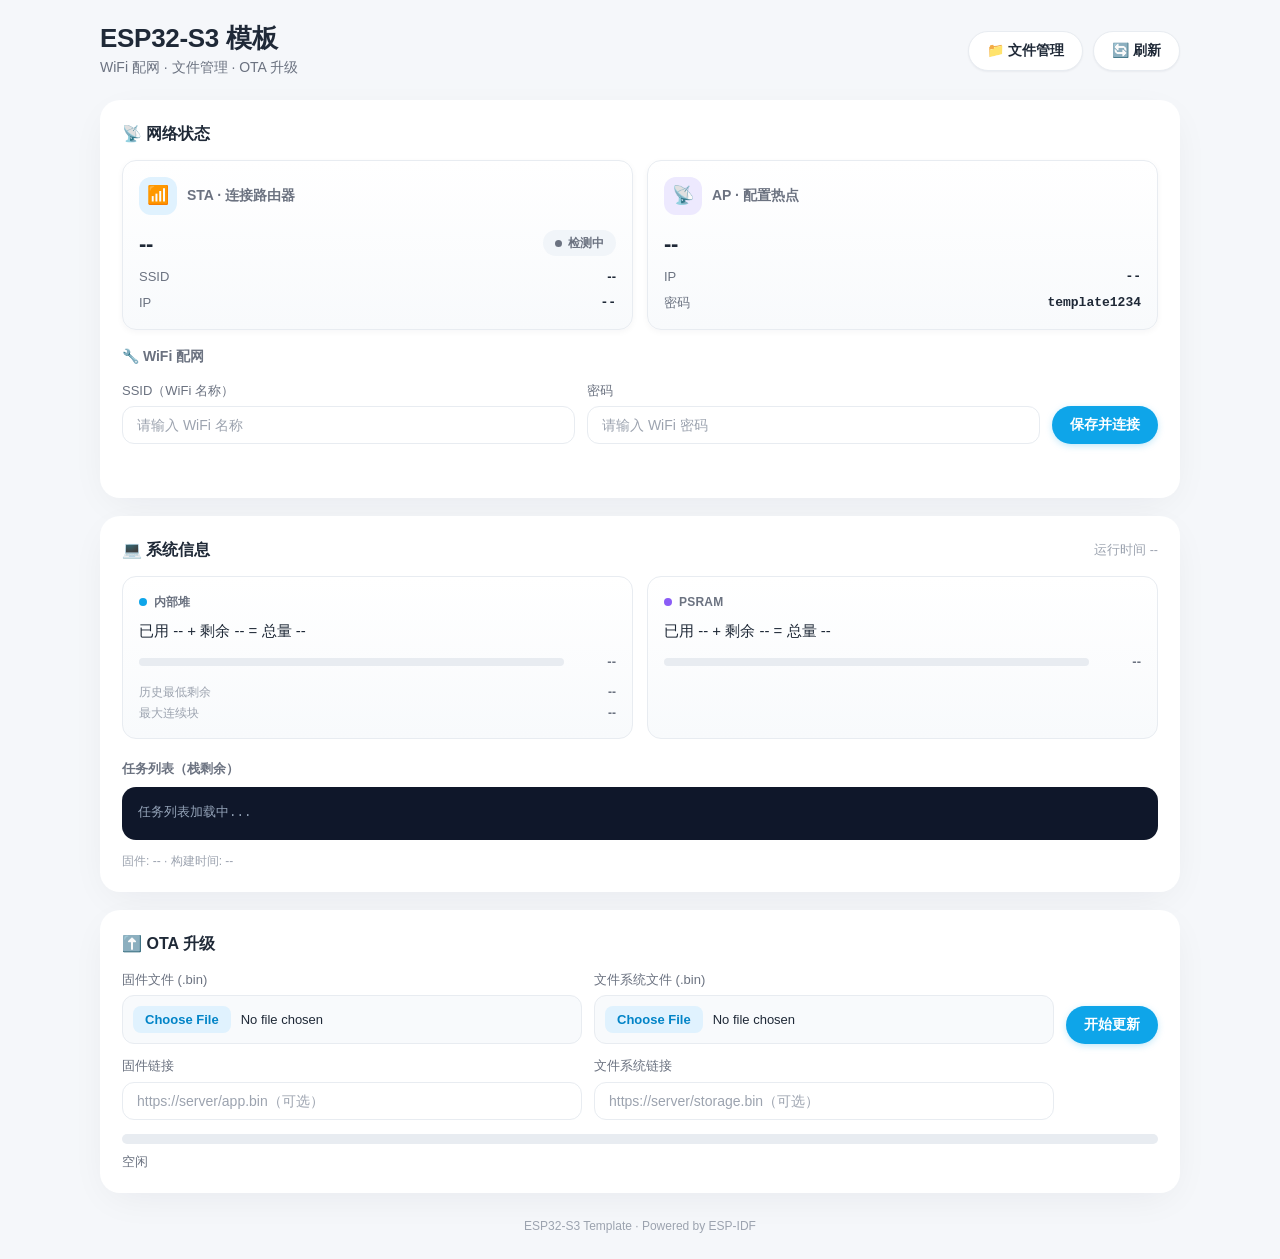
==== commit 75e7df62: "refactor: refresh index.html with a modern rounded card theme Restyle the dashboard UI: CSS variable" ====
--- a/data/index.html
+++ b/data/index.html
@@ -5,58 +5,92 @@
   <meta name="viewport" content="width=device-width,initial-scale=1">
   <title>ESP32-S3 模板</title>
   <style>
+    :root{
+      --bg:#F5F7FA;--card:#FFFFFF;--line:#E8ECF1;
+      --text:#1F2937;--muted:#6B7280;--faint:#9CA3AF;
+      --primary:#0EA5E9;--primary-deep:#0284C7;--primary-bg:#E0F2FE;
+      --violet:#8B5CF6;--violet-bg:#EDE9FE;
+      --ok:#10B981;--ok-bg:#D1FAE5;
+      --warn:#F59E0B;--warn-bg:#FEF3C7;
+      --err:#EF4444;--err-bg:#FEE2E2;
+      --info:#3B82F6;--info-bg:#DBEAFE;
+      --radius-lg:20px;--radius-md:14px;--radius-sm:10px;
+      --shadow:0 10px 40px -10px rgba(15,23,42,.07);
+      --shadow-hover:0 18px 45px -12px rgba(15,23,42,.12);
+      --font:-apple-system,BlinkMacSystemFont,"SF Pro Text","Helvetica Neue",Arial,"Microsoft YaHei",sans-serif;
+    }
     *{box-sizing:border-box;margin:0;padding:0}
-    body{min-height:100vh;padding:16px;font-family:Arial,'Microsoft YaHei',sans-serif;background:#eef3f7;color:#172033}
-    main{width:min(960px,100%);margin:0 auto;display:grid;gap:14px}
-    h1{margin:0 0 4px;font-size:28px;line-height:1.15}
-    h2{margin:0 0 10px;font-size:17px;color:#374151}
-    button,input,select{border:1px solid #97acbf;border-radius:8px;padding:10px 12px;cursor:pointer;font-size:14px}
-    button{background:#eaf4f2;color:#172033;font-weight:700}
-    button:disabled{opacity:.5;cursor:not-allowed}
-    button.primary{background:#0891b2;border-color:#0891b2;color:#fff}
-    button.primary:hover:not(:disabled){background:#0e7490}
-    input{width:100%;background:#fff;color:#172033;border:1px solid #b8c7d4}
-    input[type=file]{padding:8px;font-size:13px}
-    .top{display:flex;gap:12px;align-items:center;justify-content:space-between;margin-bottom:4px}
-    .actions{display:flex;gap:8px;flex-wrap:wrap}
-    .panel{background:#fff;border:1px solid #d7e0ea;border-radius:8px;padding:18px}
-    .subtitle{color:#5c6878;font-size:14px;margin-top:2px}
-    .network-grid{display:grid;grid-template-columns:1fr 1fr;gap:14px;margin-bottom:14px}
-    .card{border:1px solid #d7e0ea;border-radius:8px;padding:14px;background:#fbfdff}
-    .card h3{font-size:14px;color:#5c6878;margin-bottom:8px;text-transform:uppercase;letter-spacing:.5px}
-    .card .value{font-size:22px;font-weight:800;color:#172033;word-break:break-all}
-    .card .value.ok{color:#166534}
-    .card .value.wait{color:#92400e}
-    .card .label-row{display:flex;justify-content:space-between;align-items:baseline;gap:8px}
-    .badge{display:inline-block;border-radius:999px;padding:3px 10px;font-size:12px;font-weight:800}
-    .badge.ok{background:#dcfce7;color:#166534}
-    .badge.warn{background:#fef3c7;color:#92400e}
-    .badge.info{background:#dbeafe;color:#1e40af}
-    .wifi-form{display:grid;grid-template-columns:1fr 1fr auto;gap:10px;align-items:end;margin-top:12px}
-    .wifi-form label{display:grid;gap:5px;font-size:13px;color:#5c6878}
-    .wifi-message{margin-top:10px;min-height:20px;font-size:13px;color:#5c6878}
-    .wifi-message.success{color:#166534}
-    .wifi-message.error{color:#991b1b}
-    .sys-grid{display:grid;grid-template-columns:repeat(2,minmax(0,1fr));gap:10px}
-    .sys-item{border:1px solid #d7e0ea;border-radius:8px;padding:12px;text-align:left;background:#fbfdff}
-    .sys-item .label{font-size:12px;color:#5c6878;margin-bottom:2px}
-    .usage-summary{font-size:15px;line-height:1.4;word-break:break-word;color:#172033}
-    .mem-row{display:flex;align-items:center;gap:8px;margin-top:6px}
-    .mem-bar{flex:1;height:6px;border-radius:999px;background:#e5e7eb;overflow:hidden}
-    .mem-bar span{display:block;height:100%;width:0;background:#16a34a;transition:width .3s ease}
-    .mem-bar.warn span{background:#f59e0b}
-    .mem-bar.danger span{background:#dc2626}
-    .mem-pct{min-width:40px;text-align:right;font-size:13px;color:#475569}
-    .mem-sub{margin-top:6px;font-size:12px;color:#5c6878}
-    .task-label{margin-top:10px;padding:10px 12px 0;color:#475569;font-size:13px;font-weight:700}
-    pre{white-space:pre-wrap;background:#0f172a;color:#d1fae5;border-radius:8px;padding:12px;overflow:visible;font-size:12px;max-height:none;margin-top:6px}
-    .ota-form{display:grid;grid-template-columns:1fr 1fr auto;gap:10px;align-items:end;margin-bottom:10px}
-    .ota-form label{display:grid;gap:5px;font-size:13px;color:#5c6878}
-    .ota-progress{margin-top:6px;height:12px;border-radius:999px;background:#e5e7eb;overflow:hidden;border:1px solid #d7e0ea}
-    .ota-progress span{display:block;height:100%;width:0;background:#0891b2;transition:width .3s ease}
-    .ota-status{margin-top:6px;font-size:13px;color:#5c6878;min-height:18px}
-    footer{margin-top:8px;text-align:center;color:#9ca3af;font-size:12px}
-    @media(max-width:760px){body{padding:10px}.network-grid,.sys-grid,.wifi-form,.ota-form{grid-template-columns:1fr}}
+    body{min-height:100vh;padding:24px;font-family:var(--font);background:var(--bg);color:var(--text);-webkit-font-smoothing:antialiased;line-height:1.5}
+    main{width:min(1080px,100%);margin:0 auto;display:grid;gap:18px}
+    h1{margin:0;font-size:26px;line-height:1.15;letter-spacing:-.3px}
+    h2{display:flex;align-items:center;gap:8px;margin:0 0 14px;font-size:16px;font-weight:600;color:var(--text)}
+    .h2-meta{margin-left:auto;font-weight:400;font-size:12.5px;color:var(--faint)}
+    button,input,select{font-family:inherit;font-size:14px}
+    button{border:1px solid var(--line);background:#fff;color:var(--text);border-radius:999px;padding:10px 18px;font-weight:600;cursor:pointer;box-shadow:0 1px 2px rgba(15,23,42,.05);transition:transform .15s,box-shadow .15s,border-color .15s}
+    button:hover:not(:disabled){transform:translateY(-1px);box-shadow:var(--shadow-hover);border-color:#CBD5E1}
+    button:disabled{opacity:.5;cursor:not-allowed;transform:none}
+    button.primary{background:#0EA5E9;border:0;color:#fff;box-shadow:0 2px 8px -2px rgba(14,165,233,.4)}
+    button.primary:hover:not(:disabled){background:#0284C7;box-shadow:0 4px 12px -4px rgba(14,165,233,.5)}
+    input{border:1px solid var(--line);background:#fff;color:var(--text);border-radius:12px;padding:10px 14px;width:100%;transition:border-color .15s,box-shadow .15s}
+    input:focus{outline:none;border-color:var(--primary);box-shadow:0 0 0 3px rgba(14,165,233,.14)}
+    input::placeholder{color:var(--faint)}
+    input[type=file]{padding:10px;font-size:13px;background:#F8FAFC}
+    input[type=file]::file-selector-button{border:0;background:var(--primary-bg);color:var(--primary-deep);border-radius:8px;padding:6px 12px;font-weight:600;cursor:pointer;margin-right:10px}
+    .top{display:flex;gap:14px;align-items:center;justify-content:space-between;margin-bottom:4px;flex-wrap:wrap}
+    .subtitle{color:var(--muted);font-size:14px;margin-top:3px}
+    .actions{display:flex;gap:10px;flex-wrap:wrap}
+    .panel{background:var(--card);border-radius:var(--radius-lg);padding:22px;box-shadow:var(--shadow)}
+    .network-grid{display:grid;grid-template-columns:1fr 1fr;gap:14px;margin-bottom:16px}
+    .card{background:linear-gradient(180deg,#fff,#F8FAFC);border:1px solid var(--line);border-radius:var(--radius-md);padding:16px;box-shadow:0 2px 6px rgba(15,23,42,.04)}
+    .card-head{display:flex;align-items:center;gap:10px;margin-bottom:12px}
+    .card-head h3{margin:0;font-size:14px;font-weight:600;color:var(--muted)}
+    .card-icon{width:38px;height:38px;border-radius:12px;display:grid;place-items:center;font-size:18px;flex:none}
+    .card-icon.net{background:var(--primary-bg)}
+    .card-icon.ap{background:var(--violet-bg)}
+    .card .value{font-size:22px;font-weight:800;color:var(--text);word-break:break-all;letter-spacing:-.3px}
+    .card .value.ok{color:var(--ok)}
+    .card .value.wait{color:var(--warn)}
+    .card .label-row{display:flex;justify-content:space-between;align-items:center;gap:8px}
+    .meta-row{display:flex;justify-content:space-between;gap:12px;margin-top:7px;font-size:13px;color:var(--muted)}
+    .meta-val{color:var(--text);font-weight:600;word-break:break-all;text-align:right}
+    .meta-val.mono{font-family:ui-monospace,SFMono-Regular,Menlo,Consolas,monospace}
+    .badge{display:inline-flex;align-items:center;gap:6px;border-radius:999px;padding:4px 12px;font-size:12px;font-weight:600;white-space:nowrap;background:#F1F5F9;color:var(--muted)}
+    .badge::before{content:'';width:7px;height:7px;border-radius:50%;background:currentColor;flex:none}
+    .badge.ok{background:var(--ok-bg);color:var(--ok)}
+    .badge.warn{background:var(--warn-bg);color:var(--warn)}
+    .badge.info{background:var(--info-bg);color:var(--info)}
+    .section-sub{display:flex;align-items:center;gap:8px;margin:2px 0 12px;font-size:14px;font-weight:600;color:var(--muted)}
+    .wifi-form{display:grid;grid-template-columns:1fr 1fr auto;gap:12px;align-items:end;margin-top:14px}
+    .wifi-form label{display:grid;gap:6px;font-size:13px;color:var(--muted)}
+    .wifi-message{margin-top:12px;min-height:20px;font-size:13px;color:var(--muted)}
+    .wifi-message.success{color:var(--ok)}
+    .wifi-message.error{color:var(--err)}
+    .sys-grid{display:grid;grid-template-columns:repeat(2,minmax(0,1fr));gap:14px}
+    .sys-item{background:linear-gradient(180deg,#fff,#F8FAFC);border:1px solid var(--line);border-radius:var(--radius-md);padding:16px}
+    .sys-item .label{display:flex;align-items:center;gap:7px;font-size:12px;font-weight:600;color:var(--muted);margin-bottom:9px;letter-spacing:.2px}
+    .sys-item .label::before{content:'';width:8px;height:8px;border-radius:50%;background:var(--primary);flex:none}
+    .sys-item:nth-child(2) .label::before{background:var(--violet)}
+    .usage-summary{font-size:15px;font-weight:500;color:var(--text);word-break:break-word}
+    .mem-row{display:flex;align-items:center;gap:10px;margin-top:9px}
+    .mem-bar{flex:1;height:8px;border-radius:999px;background:#E8ECF1;overflow:hidden}
+    .mem-bar span{display:block;height:100%;width:0;background:linear-gradient(90deg,#10B981,#34D399);transition:width .3s ease}
+    .mem-bar.warn span{background:linear-gradient(90deg,#F59E0B,#FBBF24)}
+    .mem-bar.danger span{background:linear-gradient(90deg,#EF4444,#F87171)}
+    .mem-pct{min-width:42px;text-align:right;font-size:13px;font-weight:600;color:var(--muted)}
+    .mem-sub{margin-top:12px;display:grid;gap:3px;font-size:12px}
+    .mem-sub>div{display:flex;justify-content:space-between;gap:12px}
+    .ms-label{color:var(--faint)}
+    .ms-val{color:var(--muted);font-weight:600}
+    .task-label{margin-top:20px;margin-bottom:8px;color:var(--muted);font-size:13px;font-weight:600}
+    pre{white-space:pre-wrap;background:#0F172A;color:#94A3B8;border-radius:var(--radius-md);padding:16px;font-size:12.5px;line-height:1.65;overflow-x:auto}
+    .build-info{margin-top:12px;font-size:12px;color:var(--faint)}
+    .ota-form{display:grid;grid-template-columns:1fr 1fr auto;gap:12px;align-items:end;margin-bottom:14px}
+    .ota-form label{display:grid;gap:6px;font-size:13px;color:var(--muted)}
+    .ota-progress{margin-top:4px;height:10px;border-radius:999px;background:#E8ECF1;overflow:hidden}
+    .ota-progress span{display:block;height:100%;width:0;background:linear-gradient(90deg,#0EA5E9,#38BDF8);transition:width .3s ease}
+    .ota-status{margin-top:8px;font-size:13px;color:var(--muted);min-height:18px}
+    footer{margin-top:6px;text-align:center;color:var(--faint);font-size:12px}
+    @media(max-width:760px){body{padding:16px}.top{flex-direction:column;align-items:flex-start}.network-grid,.sys-grid,.wifi-form,.ota-form{grid-template-columns:1fr}}
   </style>
 </head>
 <body>
@@ -77,32 +111,32 @@
     <h2>📡 网络状态</h2>
     <div class="network-grid">
       <div class="card">
-        <h3>STA (连接路由器)</h3>
+        <div class="card-head">
+          <span class="card-icon net">📶</span>
+          <h3>STA · 连接路由器</h3>
+        </div>
         <div class="label-row">
           <span class="value" id="sta-status">--</span>
           <span class="badge" id="sta-badge">检测中</span>
         </div>
-        <div style="margin-top:8px;font-size:13px;color:#5c6878">
-          SSID: <b id="sta-ssid" style="color:#172033">--</b>
-        </div>
-        <div style="font-size:13px;color:#5c6878">
-          IP: <b id="sta-ip" style="color:#172033">--</b>
-        </div>
+        <div class="meta-row"><span>SSID</span><span class="meta-val" id="sta-ssid">--</span></div>
+        <div class="meta-row"><span>IP</span><span class="meta-val mono" id="sta-ip">--</span></div>
       </div>
       <div class="card">
-        <h3>AP (配置热点)</h3>
-        <div class="value" id="ap-ssid" style="font-size:20px">--</div>
-        <div style="margin-top:6px;font-size:13px;color:#5c6878">
-          IP: <b id="ap-ip" style="color:#172033">--</b>
-        </div>
-        <div style="font-size:13px;color:#5c6878">
-          密码: <b id="ap-pass" style="color:#172033">--</b>
-        </div>
+        <div class="card-head">
+          <span class="card-icon ap">📡</span>
+          <h3>AP · 配置热点</h3>
+        </div>
+        <div class="label-row">
+          <span class="value" id="ap-ssid">--</span>
+        </div>
+        <div class="meta-row"><span>IP</span><span class="meta-val mono" id="ap-ip">--</span></div>
+        <div class="meta-row"><span>密码</span><span class="meta-val mono" id="ap-pass">--</span></div>
       </div>
     </div>
 
     <!-- WiFi Config Form -->
-    <h2 style="margin-top:4px">🔧 WiFi 配网</h2>
+    <h3 class="section-sub">🔧 WiFi 配网</h3>
     <form id="wifi-form" class="wifi-form" onsubmit="event.preventDefault();saveWiFi()">
       <label>SSID（WiFi 名称）<input type="text" id="wifi-ssid" placeholder="请输入 WiFi 名称" maxlength="32"></label>
       <label>密码<input type="password" id="wifi-pass" placeholder="请输入 WiFi 密码" maxlength="63"></label>
@@ -113,7 +147,7 @@
 
   <!-- System Info -->
   <div class="panel">
-    <h2>💻 系统信息 <span style="font-weight:400;font-size:13px;color:#5c6878" id="debug-uptime">运行时间 --</span></h2>
+    <h2>💻 系统信息 <span class="h2-meta" id="debug-uptime">运行时间 --</span></h2>
     <div class="sys-grid">
       <div class="sys-item">
         <div class="label">内部堆</div>
@@ -122,7 +156,10 @@
           <div class="mem-bar" id="internal-heap-bar-wrap"><span id="internal-heap-bar"></span></div>
           <span class="mem-pct" id="internal-heap-pct">--</span>
         </div>
-        <div class="mem-sub">历史最低剩余 <span id="internal-min-heap">--</span> · 最大连续块 <span id="internal-largest-block">--</span></div>
+        <div class="mem-sub">
+          <div><span class="ms-label">历史最低剩余</span><span class="ms-val" id="internal-min-heap">--</span></div>
+          <div><span class="ms-label">最大连续块</span><span class="ms-val" id="internal-largest-block">--</span></div>
+        </div>
       </div>
       <div class="sys-item">
         <div class="label">PSRAM</div>
@@ -135,9 +172,7 @@
     </div>
     <div class="task-label">任务列表（栈剩余）</div>
     <pre id="task-list">任务列表加载中...</pre>
-    <div style="margin-top:8px;font-size:12px;color:#9ca3af">
-      固件: <span id="build-id">--</span> | 构建时间: <span id="build-ts">--</span>
-    </div>
+    <div class="build-info">固件: <span id="build-id">--</span> · 构建时间: <span id="build-ts">--</span></div>
   </div>
 
   <!-- OTA -->
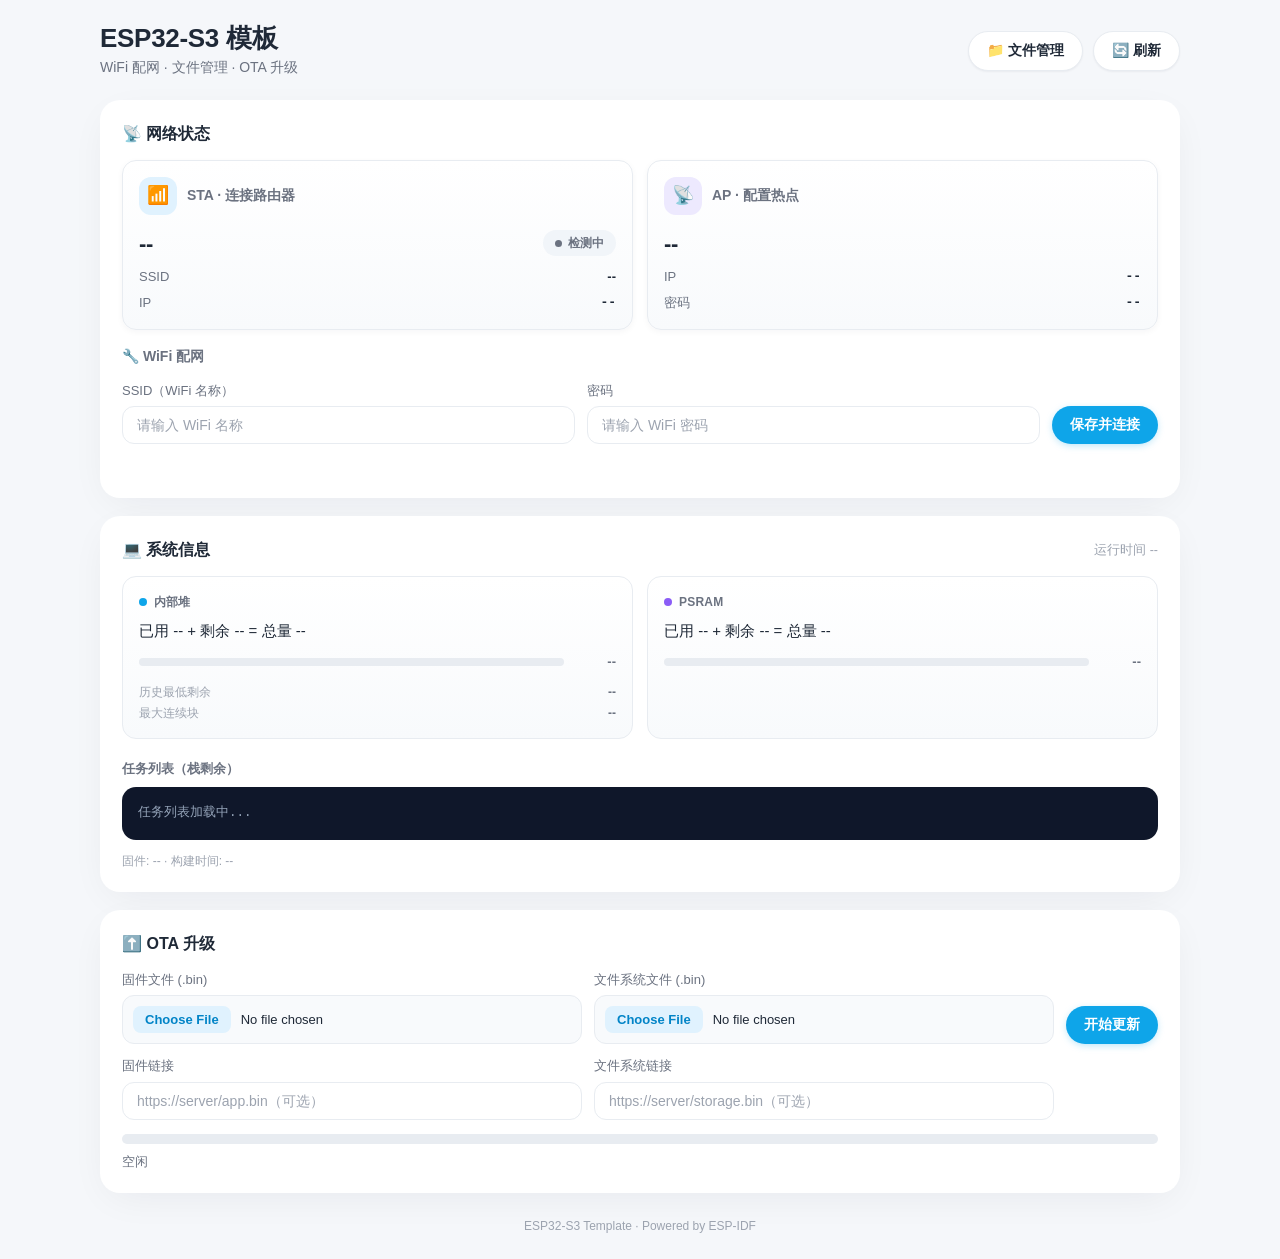
==== commit 5a327ac2: "refactor: single-source template identity (AP password + build id) - /network.json now exposes ap_pa" ====
--- a/data/index.html
+++ b/data/index.html
@@ -193,9 +193,6 @@
 </main>
 
 <script>
-const AP_PASS = 'template1234';
-document.getElementById('ap-pass').textContent = AP_PASS;
-
 /* ── format helpers ────────────────────────────────────────────────── */
 function formatBytes(n, mbDigits) {
   n = Number(n);
@@ -265,6 +262,7 @@
     document.getElementById('sta-ssid').textContent = d.sta_ssid || '(未配置)';
     document.getElementById('sta-ip').textContent = ok ? d.sta_ip : '--';
     document.getElementById('ap-ssid').textContent = d.ap_ssid;
+    document.getElementById('ap-pass').textContent = d.ap_password || '--';
     document.getElementById('ap-ip').textContent = d.ap_ip;
     if (d.sta_ssid) document.getElementById('wifi-ssid').value = d.sta_ssid;
     document.getElementById('build-id').textContent = d.app_build_id;
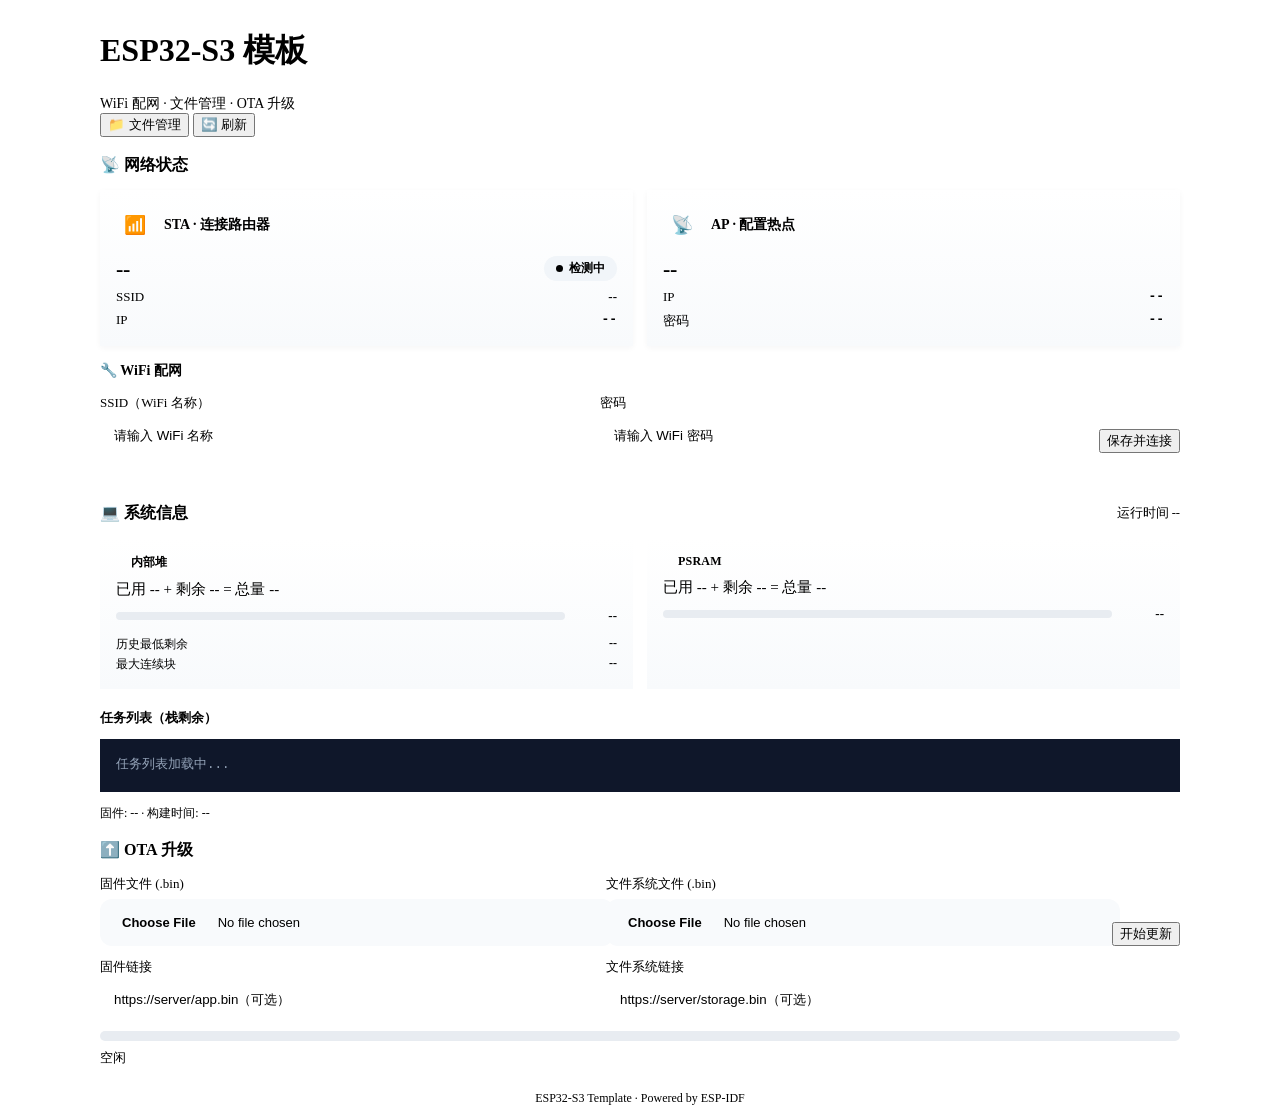
==== commit 4a3fc3f0: "refactor: phase 2 decoupling (wifi-config transaction, SNTP hook, shared css) - move the stage -> sn" ====
--- a/data/index.html
+++ b/data/index.html
@@ -4,42 +4,17 @@
   <meta charset="utf-8">
   <meta name="viewport" content="width=device-width,initial-scale=1">
   <title>ESP32-S3 模板</title>
+  <link rel="stylesheet" href="/common.css">
   <style>
-    :root{
-      --bg:#F5F7FA;--card:#FFFFFF;--line:#E8ECF1;
-      --text:#1F2937;--muted:#6B7280;--faint:#9CA3AF;
-      --primary:#0EA5E9;--primary-deep:#0284C7;--primary-bg:#E0F2FE;
-      --violet:#8B5CF6;--violet-bg:#EDE9FE;
-      --ok:#10B981;--ok-bg:#D1FAE5;
-      --warn:#F59E0B;--warn-bg:#FEF3C7;
-      --err:#EF4444;--err-bg:#FEE2E2;
-      --info:#3B82F6;--info-bg:#DBEAFE;
-      --radius-lg:20px;--radius-md:14px;--radius-sm:10px;
-      --shadow:0 10px 40px -10px rgba(15,23,42,.07);
-      --shadow-hover:0 18px 45px -12px rgba(15,23,42,.12);
-      --font:-apple-system,BlinkMacSystemFont,"SF Pro Text","Helvetica Neue",Arial,"Microsoft YaHei",sans-serif;
-    }
-    *{box-sizing:border-box;margin:0;padding:0}
-    body{min-height:100vh;padding:24px;font-family:var(--font);background:var(--bg);color:var(--text);-webkit-font-smoothing:antialiased;line-height:1.5}
     main{width:min(1080px,100%);margin:0 auto;display:grid;gap:18px}
-    h1{margin:0;font-size:26px;line-height:1.15;letter-spacing:-.3px}
     h2{display:flex;align-items:center;gap:8px;margin:0 0 14px;font-size:16px;font-weight:600;color:var(--text)}
     .h2-meta{margin-left:auto;font-weight:400;font-size:12.5px;color:var(--faint)}
-    button,input,select{font-family:inherit;font-size:14px}
-    button{border:1px solid var(--line);background:#fff;color:var(--text);border-radius:999px;padding:10px 18px;font-weight:600;cursor:pointer;box-shadow:0 1px 2px rgba(15,23,42,.05);transition:transform .15s,box-shadow .15s,border-color .15s}
-    button:hover:not(:disabled){transform:translateY(-1px);box-shadow:var(--shadow-hover);border-color:#CBD5E1}
-    button:disabled{opacity:.5;cursor:not-allowed;transform:none}
-    button.primary{background:#0EA5E9;border:0;color:#fff;box-shadow:0 2px 8px -2px rgba(14,165,233,.4)}
-    button.primary:hover:not(:disabled){background:#0284C7;box-shadow:0 4px 12px -4px rgba(14,165,233,.5)}
     input{border:1px solid var(--line);background:#fff;color:var(--text);border-radius:12px;padding:10px 14px;width:100%;transition:border-color .15s,box-shadow .15s}
     input:focus{outline:none;border-color:var(--primary);box-shadow:0 0 0 3px rgba(14,165,233,.14)}
     input::placeholder{color:var(--faint)}
     input[type=file]{padding:10px;font-size:13px;background:#F8FAFC}
     input[type=file]::file-selector-button{border:0;background:var(--primary-bg);color:var(--primary-deep);border-radius:8px;padding:6px 12px;font-weight:600;cursor:pointer;margin-right:10px}
-    .top{display:flex;gap:14px;align-items:center;justify-content:space-between;margin-bottom:4px;flex-wrap:wrap}
     .subtitle{color:var(--muted);font-size:14px;margin-top:3px}
-    .actions{display:flex;gap:10px;flex-wrap:wrap}
-    .panel{background:var(--card);border-radius:var(--radius-lg);padding:22px;box-shadow:var(--shadow)}
     .network-grid{display:grid;grid-template-columns:1fr 1fr;gap:14px;margin-bottom:16px}
     .card{background:linear-gradient(180deg,#fff,#F8FAFC);border:1px solid var(--line);border-radius:var(--radius-md);padding:16px;box-shadow:0 2px 6px rgba(15,23,42,.04)}
     .card-head{display:flex;align-items:center;gap:10px;margin-bottom:12px}
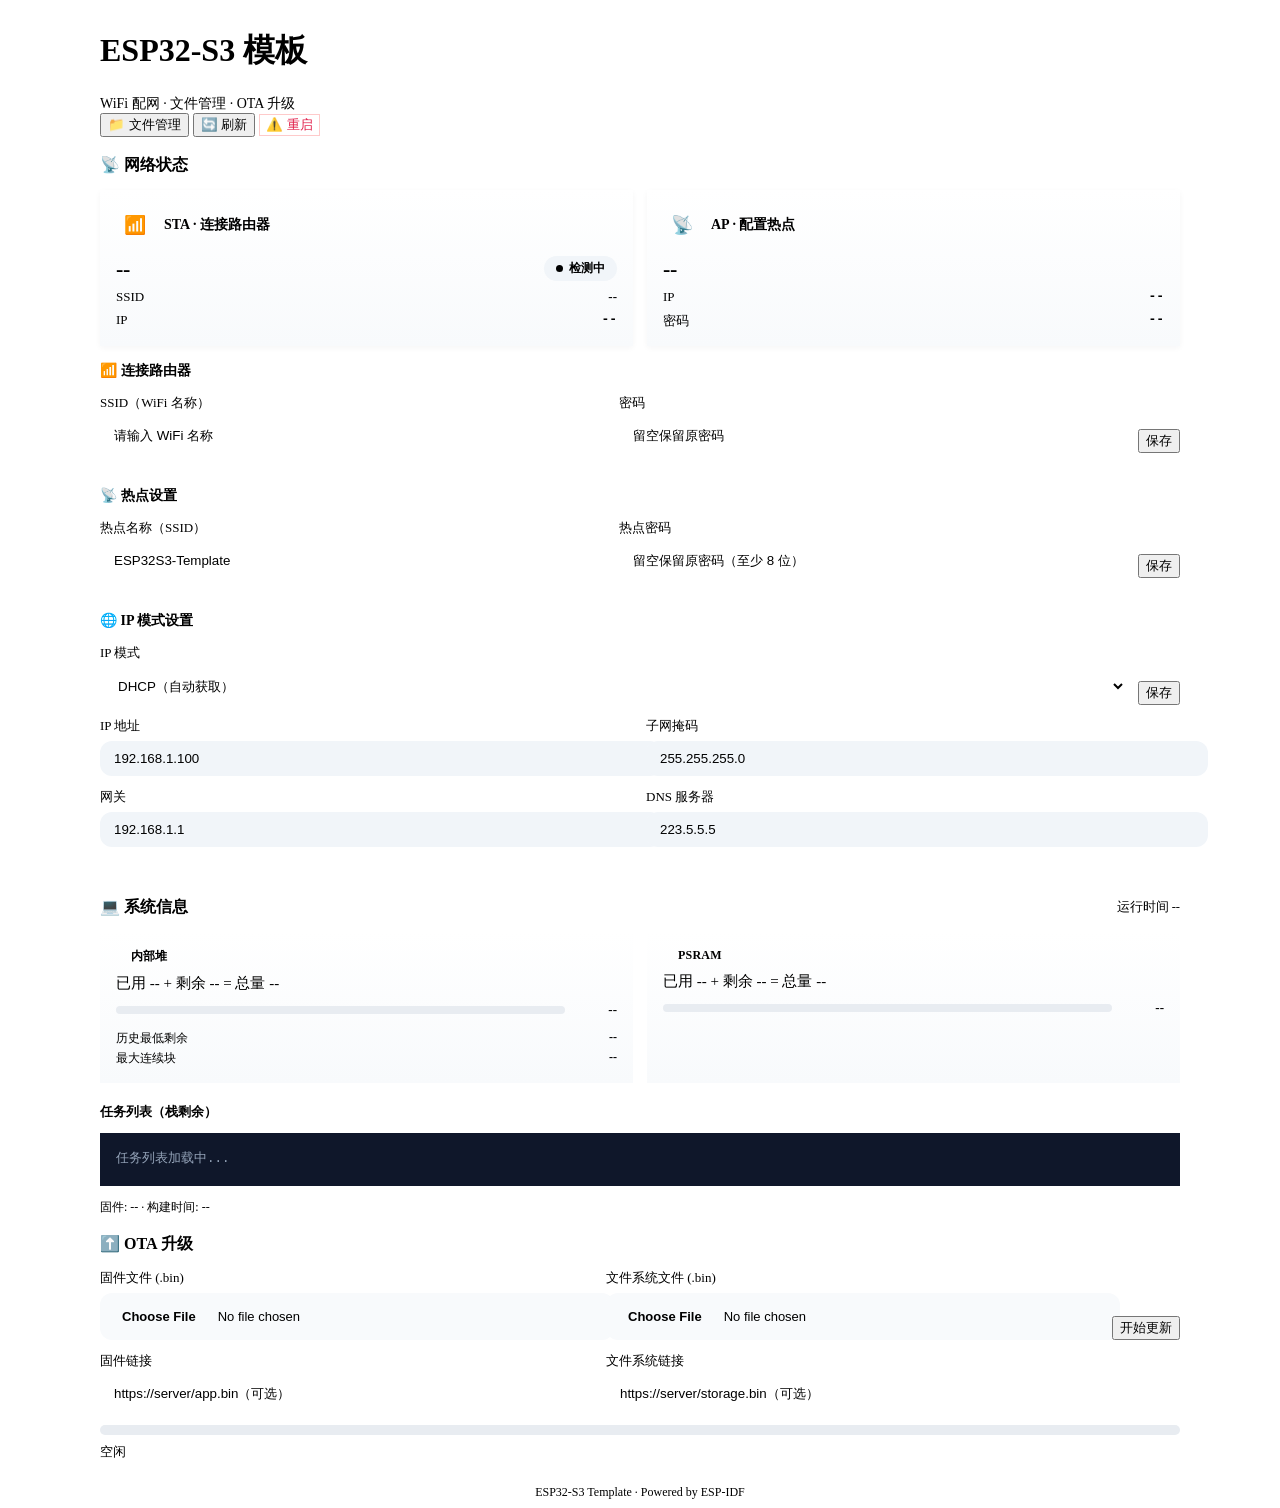
==== commit 09876942: "feat: STA static IP/DNS + AP identity + reboot, unified web UI Backend: - wifi_config.json carries S" ====
--- a/data/index.html
+++ b/data/index.html
@@ -7,6 +7,8 @@
   <link rel="stylesheet" href="/common.css">
   <style>
     main{width:min(1080px,100%);margin:0 auto;display:grid;gap:18px}
+    button.danger{background:#fff;border:1px solid #FECACA;color:#E11D48}
+    button.danger:hover:not(:disabled){background:var(--err-bg);border-color:#FCA5A5}
     h2{display:flex;align-items:center;gap:8px;margin:0 0 14px;font-size:16px;font-weight:600;color:var(--text)}
     .h2-meta{margin-left:auto;font-weight:400;font-size:12.5px;color:var(--faint)}
     input{border:1px solid var(--line);background:#fff;color:var(--text);border-radius:12px;padding:10px 14px;width:100%;transition:border-color .15s,box-shadow .15s}
@@ -37,6 +39,18 @@
     .section-sub{display:flex;align-items:center;gap:8px;margin:2px 0 12px;font-size:14px;font-weight:600;color:var(--muted)}
     .wifi-form{display:grid;grid-template-columns:1fr 1fr auto;gap:12px;align-items:end;margin-top:14px}
     .wifi-form label{display:grid;gap:6px;font-size:13px;color:var(--muted)}
+    .ip-form{margin-top:14px}
+    .ip-head{display:flex;align-items:flex-end;gap:12px;margin-bottom:12px;justify-content:space-between}
+    .ip-head label{display:grid;gap:6px;font-size:13px;color:var(--muted);flex:1}
+    .ip-grid{display:grid;grid-template-columns:1fr 1fr;gap:12px}
+    .ip-grid label{display:grid;gap:6px;font-size:13px;color:var(--muted)}
+    .ip-form select{border:1px solid var(--line);background:#fff;color:var(--text);border-radius:12px;padding:10px 14px;width:100%;cursor:pointer}
+    .ip-grid input:disabled{background:#F1F5F9;color:var(--faint)}
+    .modal-overlay{position:fixed;inset:0;background:rgba(15,23,42,.45);display:grid;place-items:center;z-index:50}
+    .modal-overlay[hidden]{display:none}
+    .modal{background:#fff;border-radius:var(--radius-lg);padding:22px;max-width:420px;width:calc(100% - 40px);box-shadow:var(--shadow);text-align:center}
+    .modal-title{font-size:16px;font-weight:700;color:var(--text);margin-bottom:10px}
+    .modal-body{font-size:14px;color:var(--muted);margin-bottom:18px;line-height:1.6;word-break:break-all}
     .wifi-message{margin-top:12px;min-height:20px;font-size:13px;color:var(--muted)}
     .wifi-message.success{color:var(--ok)}
     .wifi-message.error{color:var(--err)}
@@ -65,7 +79,7 @@
     .ota-progress span{display:block;height:100%;width:0;background:linear-gradient(90deg,#0EA5E9,#38BDF8);transition:width .3s ease}
     .ota-status{margin-top:8px;font-size:13px;color:var(--muted);min-height:18px}
     footer{margin-top:6px;text-align:center;color:var(--faint);font-size:12px}
-    @media(max-width:760px){body{padding:16px}.top{flex-direction:column;align-items:flex-start}.network-grid,.sys-grid,.wifi-form,.ota-form{grid-template-columns:1fr}}
+    @media(max-width:760px){body{padding:16px}.top{flex-direction:column;align-items:flex-start}.network-grid,.sys-grid,.wifi-form,.ota-form,.ip-grid{grid-template-columns:1fr}.ip-head{flex-direction:column;align-items:stretch}}
   </style>
 </head>
 <body>
@@ -78,6 +92,7 @@
     <div class="actions">
       <button onclick="location.href='/files'">📁 文件管理</button>
       <button onclick="location.reload()">🔄 刷新</button>
+      <button class="danger" onclick="rebootDevice()">⚠️ 重启</button>
     </div>
   </div>
 
@@ -110,14 +125,44 @@
       </div>
     </div>
 
-    <!-- WiFi Config Form -->
-    <h3 class="section-sub">🔧 WiFi 配网</h3>
+    <!-- 连接路由器 -->
+    <h3 class="section-sub">📶 连接路由器</h3>
     <form id="wifi-form" class="wifi-form" onsubmit="event.preventDefault();saveWiFi()">
       <label>SSID（WiFi 名称）<input type="text" id="wifi-ssid" placeholder="请输入 WiFi 名称" maxlength="32"></label>
-      <label>密码<input type="password" id="wifi-pass" placeholder="请输入 WiFi 密码" maxlength="63"></label>
-      <button class="primary" type="submit" style="height:fit-content">保存并连接</button>
+      <label>密码<input type="password" id="wifi-pass" placeholder="留空保留原密码" maxlength="63"></label>
+      <button class="primary" type="submit" style="height:fit-content">保存</button>
     </form>
     <div class="wifi-message" id="wifi-msg"></div>
+
+    <!-- 热点设置 -->
+    <h3 class="section-sub">📡 热点设置</h3>
+    <form id="ap-form" class="wifi-form" onsubmit="event.preventDefault();saveAp()">
+      <label>热点名称（SSID）<input type="text" id="ap-ssid" placeholder="ESP32S3-Template" maxlength="32"></label>
+      <label>热点密码<input type="password" id="ap-pass" placeholder="留空保留原密码（至少 8 位）" maxlength="63"></label>
+      <button class="primary" type="submit" style="height:fit-content">保存</button>
+    </form>
+    <div class="wifi-message" id="ap-msg"></div>
+
+    <!-- IP 模式设置 -->
+    <h3 class="section-sub">🌐 IP 模式设置</h3>
+    <div class="ip-form">
+      <div class="ip-head">
+        <label class="ip-mode-wrap">IP 模式
+          <select id="ip-mode" onchange="toggleIpMode()">
+            <option value="dhcp">DHCP（自动获取）</option>
+            <option value="static">静态 IP</option>
+          </select>
+        </label>
+        <button class="primary" type="button" onclick="saveIp()">保存</button>
+      </div>
+      <div class="ip-grid">
+        <label>IP 地址<input type="text" id="static-ip" placeholder="192.168.1.100" maxlength="15" disabled></label>
+        <label>子网掩码<input type="text" id="static-netmask" placeholder="255.255.255.0" maxlength="15" disabled></label>
+        <label>网关<input type="text" id="static-gateway" placeholder="192.168.1.1" maxlength="15" disabled></label>
+        <label>DNS 服务器<input type="text" id="static-dns" placeholder="223.5.5.5" maxlength="15" disabled></label>
+      </div>
+      <div class="wifi-message" id="ip-msg"></div>
+    </div>
   </div>
 
   <!-- System Info -->
@@ -167,6 +212,15 @@
   <footer>ESP32-S3 Template · Powered by ESP-IDF</footer>
 </main>
 
+<!-- Network-change notification modal -->
+<div id="net-modal" class="modal-overlay" hidden>
+  <div class="modal">
+    <div class="modal-title" id="net-modal-title"></div>
+    <div class="modal-body" id="net-modal-text"></div>
+    <button class="primary" type="button" onclick="closeNetModal()">确定</button>
+  </div>
+</div>
+
 <script>
 /* ── format helpers ────────────────────────────────────────────────── */
 function formatBytes(n, mbDigits) {
@@ -219,6 +273,18 @@
 }
 
 /* ── network + system refresh ──────────────────────────────────────── */
+/* A live 5s refresh must not clobber a value the user is currently editing. */
+const FORM_INPUT_IDS = ['wifi-ssid', 'wifi-pass', 'ip-mode', 'static-ip',
+                        'static-netmask', 'static-gateway', 'static-dns',
+                        'ap-ssid', 'ap-pass'];
+function formInputActive() {
+  const el = document.activeElement;
+  return el != null && FORM_INPUT_IDS.includes(el.id);
+}
+/* IP settings are only seeded from the server once, on first load, so a
+   refresh while the user is editing (or after they blurred) never reverts
+   their input before it is saved. */
+let ipFormSeeded = false;
 async function refresh() {
   try {
     const r = await fetch('/network.json');
@@ -239,10 +305,25 @@
     document.getElementById('ap-ssid').textContent = d.ap_ssid;
     document.getElementById('ap-pass').textContent = d.ap_password || '--';
     document.getElementById('ap-ip').textContent = d.ap_ip;
-    if (d.sta_ssid) document.getElementById('wifi-ssid').value = d.sta_ssid;
+    if (d.sta_ssid && !formInputActive()) document.getElementById('wifi-ssid').value = d.sta_ssid;
     document.getElementById('build-id').textContent = d.app_build_id;
     document.getElementById('build-ts').textContent = d.build_timestamp;
   } catch(e) { console.error('network', e); }
+
+  try {
+    const r = await fetch('/wifi_config.json');
+    const d = await r.json();
+    if (!ipFormSeeded && !formInputActive()) {
+      document.getElementById('ip-mode').value = d.ip_mode === 'static' ? 'static' : 'dhcp';
+      document.getElementById('static-ip').value = d.static_ip || '';
+      document.getElementById('static-netmask').value = d.netmask || '';
+      document.getElementById('static-gateway').value = d.gateway || '';
+      document.getElementById('static-dns').value = d.dns || '';
+      document.getElementById('ap-ssid').value = d.ap_ssid || '';
+      toggleIpMode();
+      ipFormSeeded = true;
+    }
+  } catch(e) { console.error('wifi config', e); }
 
   try {
     const r = await fetch('/debug.json');
@@ -265,11 +346,20 @@
 }
 
 /* ── WiFi save ─────────────────────────────────────────────────────── */
+const IPV4_RE = /^(25[0-5]|2[0-4]\d|1\d\d|[1-9]?\d)(\.(25[0-5]|2[0-4]\d|1\d\d|[1-9]?\d)){3}$/;
+function toggleIpMode() {
+  const staticMode = document.getElementById('ip-mode').value === 'static';
+  ['static-ip', 'static-netmask', 'static-gateway', 'static-dns'].forEach(id => {
+    document.getElementById(id).disabled = !staticMode;
+  });
+}
+/* WiFi credentials are saved independently from the IP settings. */
 async function saveWiFi() {
   const ssid = document.getElementById('wifi-ssid').value.trim();
   const pass = document.getElementById('wifi-pass').value;
   const msg = document.getElementById('wifi-msg');
   if (!ssid) { msg.textContent = '请输入 WiFi 名称'; msg.className = 'wifi-message error'; return; }
+
   msg.textContent = '正在保存...'; msg.className = 'wifi-message';
   try {
     const r = await fetch('/wifi_config.json', {
@@ -277,6 +367,11 @@
       headers: {'Content-Type': 'application/json'},
       body: JSON.stringify({ssid, password: pass})
     });
+    if (!r.ok) {
+      let detail = '保存失败（HTTP ' + r.status + '）';
+      try { const t = await r.text(); if (t) detail = t; } catch(e) {}
+      msg.textContent = detail; msg.className = 'wifi-message error'; return;
+    }
     const d = await r.json();
     if (d.ok) {
       msg.textContent = '✅ 已保存，正在连接 ' + ssid + '...';
@@ -287,6 +382,116 @@
     }
   } catch(e) {
     msg.textContent = '网络错误: ' + e.message; msg.className = 'wifi-message error';
+  }
+}
+
+/* ── IP settings save (independent of WiFi credentials) ─────────────── */
+function showNetModal(title, text) {
+  document.getElementById('net-modal-title').textContent = title;
+  document.getElementById('net-modal-text').textContent = text;
+  document.getElementById('net-modal').hidden = false;
+}
+function closeNetModal() {
+  document.getElementById('net-modal').hidden = true;
+}
+async function saveIp() {
+  const ipMode = document.getElementById('ip-mode').value;
+  const msg = document.getElementById('ip-msg');
+  const body = {ip_mode: ipMode};
+  if (ipMode === 'static') {
+    const ip = document.getElementById('static-ip').value.trim();
+    const netmask = document.getElementById('static-netmask').value.trim();
+    const gateway = document.getElementById('static-gateway').value.trim();
+    const dns = document.getElementById('static-dns').value.trim();
+    if (![ip, netmask, gateway, dns].every(v => IPV4_RE.test(v))) {
+      msg.textContent = '静态 IP 模式下请填写有效的 IP 地址 / 掩码 / 网关 / DNS';
+      msg.className = 'wifi-message error'; return;
+    }
+    body.static_ip = ip;
+    body.netmask = netmask;
+    body.gateway = gateway;
+    body.dns = dns;
+  }
+
+  msg.textContent = '正在保存 IP 设置...'; msg.className = 'wifi-message';
+  try {
+    const r = await fetch('/wifi_config.json', {
+      method: 'POST',
+      headers: {'Content-Type': 'application/json'},
+      body: JSON.stringify(body)
+    });
+    if (!r.ok) {
+      let detail = '保存失败（HTTP ' + r.status + '）';
+      try { const t = await r.text(); if (t) detail = t; } catch(e) {}
+      msg.textContent = detail; msg.className = 'wifi-message error'; return;
+    }
+    const d = await r.json();
+    if (!d.ok) {
+      msg.textContent = '保存失败'; msg.className = 'wifi-message error'; return;
+    }
+    msg.textContent = ''; /* the modal takes over */
+    const newIp = d.new_ip || '';
+    if (newIp) {
+      /* Device switches address ~3s after this response; give it time to
+         reconnect, then follow it to the new address. */
+      showNetModal('IP 设置已保存',
+        '设备将在约 3 秒后切换 IP 到 ' + newIp + '，5 秒后自动跳转，请勿关闭页面。');
+      setTimeout(() => { location.href = 'http://' + newIp + '/'; }, 5000);
+    } else {
+      showNetModal('IP 设置已保存',
+        '设备正在切换为 DHCP 并重新获取 IP，当前地址可能失效。请稍后重新查找设备。');
+    }
+  } catch(e) {
+    msg.textContent = '网络错误: ' + e.message; msg.className = 'wifi-message error';
+  }
+}
+
+/* ── AP hotspot identity save (independent of STA/IP) ─────────────────── */
+async function saveAp() {
+  const ssid = document.getElementById('ap-ssid').value.trim();
+  const pass = document.getElementById('ap-pass').value;
+  const msg = document.getElementById('ap-msg');
+  if (!ssid) { msg.textContent = '请输入热点名称'; msg.className = 'wifi-message error'; return; }
+  const body = {ap_ssid: ssid};
+  if (pass) {
+    if (pass.length < 8) { msg.textContent = '热点密码至少需要 8 位'; msg.className = 'wifi-message error'; return; }
+    body.ap_password = pass;
+  }
+  msg.textContent = '正在保存 AP 设置...'; msg.className = 'wifi-message';
+  try {
+    const r = await fetch('/wifi_config.json', {
+      method: 'POST',
+      headers: {'Content-Type': 'application/json'},
+      body: JSON.stringify(body)
+    });
+    if (!r.ok) {
+      let detail = '保存失败（HTTP ' + r.status + '）';
+      try { const t = await r.text(); if (t) detail = t; } catch(e) {}
+      msg.textContent = detail; msg.className = 'wifi-message error'; return;
+    }
+    const d = await r.json();
+    if (!d.ok) { msg.textContent = '保存失败'; msg.className = 'wifi-message error'; return; }
+    msg.textContent = ''; /* the modal takes over */
+    document.getElementById('ap-pass').value = '';
+    showNetModal('AP 设置已保存',
+      '热点将于约 3 秒后切换为「' + ssid + '」。若你正在通过热点访问本页面，请用新密码重新连接。');
+  } catch(e) {
+    msg.textContent = '网络错误: ' + e.message; msg.className = 'wifi-message error';
+  }
+}
+
+/* ── device reboot ────────────────────────────────────────────────────── */
+async function rebootDevice() {
+  try {
+    const r = await fetch('/reboot', {method: 'POST'});
+    if (!r.ok) throw new Error(await r.text());
+    const d = await r.json();
+    if (!d.ok) throw new Error('重启失败');
+    showNetModal('设备即将重启',
+      '设备将在 3 秒后重启，页面将自动刷新，请稍候...');
+    setTimeout(() => location.reload(), 8000);
+  } catch(e) {
+    alert('重启请求失败: ' + e.message);
   }
 }
 
